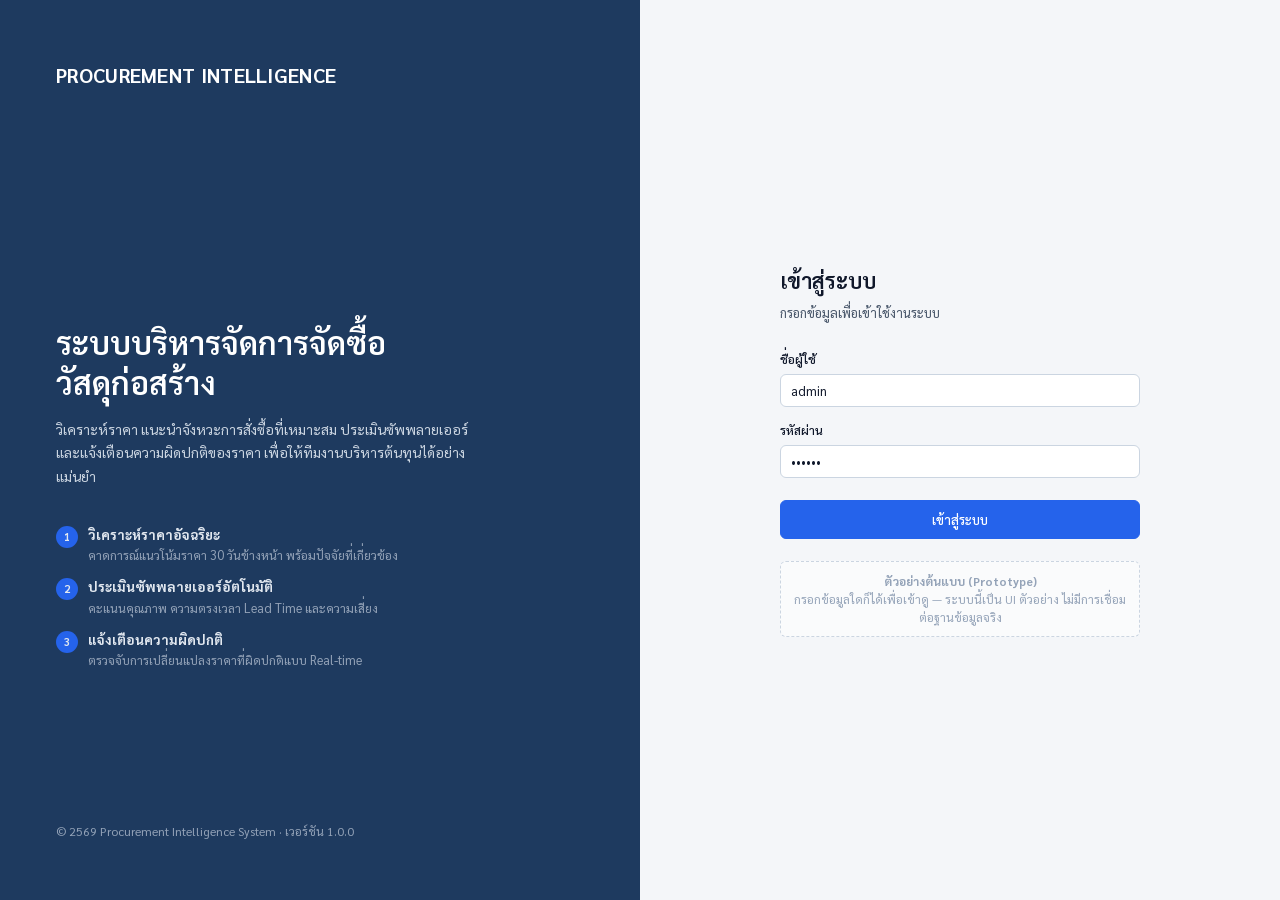
==== index.html @ ed5c275a "Initial commit: ระบบจัดซื้อวัสดุก่อสร้าง — Prototype - 8 หน้า: Login, Dashboard, โครงการ, วิเคราะห์แ" ====
<!DOCTYPE html>
<html lang="th">
<head>
  <meta charset="UTF-8">
  <meta name="viewport" content="width=device-width, initial-scale=1.0">
  <title>เข้าสู่ระบบ — ระบบบริหารจัดการจัดซื้อและคลังสินค้า</title>
  <link rel="preconnect" href="https://fonts.googleapis.com">
  <link rel="preconnect" href="https://fonts.gstatic.com" crossorigin>
  <link href="https://fonts.googleapis.com/css2?family=Sarabun:wght@400;500;600;700&display=swap" rel="stylesheet">
  <link rel="stylesheet" href="css/style.css">
</head>
<body>
  <div class="login-shell">
    <div class="login-panel-left">
      <div>
        <div class="login-brand">PROCUREMENT INTELLIGENCE</div>
      </div>

      <div>
        <h1 class="login-headline">ระบบบริหารจัดการจัดซื้อ<br>วัสดุก่อสร้าง</h1>
        <p class="login-sub">
          วิเคราะห์ราคา แนะนำจังหวะการสั่งซื้อที่เหมาะสม ประเมินซัพพลายเออร์
          และแจ้งเตือนความผิดปกติของราคา เพื่อให้ทีมงานบริหารต้นทุนได้อย่างแม่นยำ
        </p>

        <div class="login-features">
          <div class="login-feature">
            <div class="num">1</div>
            <div>
              <strong>วิเคราะห์ราคาอัจฉริยะ</strong><br>
              <span style="color:#94a3b8;font-size:12.5px">คาดการณ์แนวโน้มราคา 30 วันข้างหน้า พร้อมปัจจัยที่เกี่ยวข้อง</span>
            </div>
          </div>
          <div class="login-feature">
            <div class="num">2</div>
            <div>
              <strong>ประเมินซัพพลายเออร์อัตโนมัติ</strong><br>
              <span style="color:#94a3b8;font-size:12.5px">คะแนนคุณภาพ ความตรงเวลา Lead Time และความเสี่ยง</span>
            </div>
          </div>
          <div class="login-feature">
            <div class="num">3</div>
            <div>
              <strong>แจ้งเตือนความผิดปกติ</strong><br>
              <span style="color:#94a3b8;font-size:12.5px">ตรวจจับการเปลี่ยนแปลงราคาที่ผิดปกติแบบ Real-time</span>
            </div>
          </div>
        </div>
      </div>

      <div class="login-meta">© 2569 Procurement Intelligence System · เวอร์ชัน 1.0.0</div>
    </div>

    <div class="login-panel-right">
      <form class="login-form" onsubmit="event.preventDefault(); window.location.href='dashboard.html';">
        <h2>เข้าสู่ระบบ</h2>
        <p class="sub">กรอกข้อมูลเพื่อเข้าใช้งานระบบ</p>

        <div class="form-group">
          <label for="username">ชื่อผู้ใช้</label>
          <input type="text" id="username" class="form-control" placeholder="admin" value="admin">
        </div>

        <div class="form-group">
          <label for="password">รหัสผ่าน</label>
          <input type="password" id="password" class="form-control" placeholder="••••••••" value="123456">
        </div>

        <button type="submit" class="btn btn-primary">เข้าสู่ระบบ</button>

        <div class="login-hint">
          <strong>ตัวอย่างต้นแบบ (Prototype)</strong><br>
          กรอกข้อมูลใดก็ได้เพื่อเข้าดู — ระบบนี้เป็น UI ตัวอย่าง ไม่มีการเชื่อมต่อฐานข้อมูลจริง
        </div>
      </form>
    </div>
  </div>
</body>
</html>
---- css/style.css ----
/* ==========================================================================
   Procurement & Inventory Management System
   Design System - Corporate / Enterprise
   ========================================================================== */

:root {
  /* Color Tokens */
  --color-bg: #f4f6f9;
  --color-surface: #ffffff;
  --color-surface-alt: #fafbfc;
  --color-border: #e3e8ef;
  --color-border-strong: #cbd5e1;

  --color-text: #0f172a;
  --color-text-secondary: #475569;
  --color-text-muted: #94a3b8;

  --color-primary: #1e3a5f;
  --color-primary-hover: #16294a;
  --color-primary-soft: #e8eef5;

  --color-accent: #2563eb;
  --color-accent-soft: #dbeafe;

  --color-success: #16a34a;
  --color-success-soft: #dcfce7;
  --color-warning: #d97706;
  --color-warning-soft: #fef3c7;
  --color-danger: #dc2626;
  --color-danger-soft: #fee2e2;
  --color-info: #0891b2;
  --color-info-soft: #cffafe;

  /* Spacing */
  --radius-sm: 4px;
  --radius-md: 6px;
  --radius-lg: 10px;

  /* Shadow */
  --shadow-sm: 0 1px 2px rgba(15, 23, 42, 0.04);
  --shadow-md: 0 1px 3px rgba(15, 23, 42, 0.06), 0 1px 2px rgba(15, 23, 42, 0.04);
  --shadow-lg: 0 4px 12px rgba(15, 23, 42, 0.08);
}

/* Reset & Base
   ========================================================================== */
* { box-sizing: border-box; margin: 0; padding: 0; }

html, body {
  font-family: 'Sarabun', 'Inter', -apple-system, BlinkMacSystemFont, 'Segoe UI', sans-serif;
  font-size: 14px;
  line-height: 1.5;
  color: var(--color-text);
  background: var(--color-bg);
  -webkit-font-smoothing: antialiased;
}

a { color: var(--color-accent); text-decoration: none; }
a:hover { text-decoration: underline; }

/* Layout
   ========================================================================== */
.app-shell {
  display: grid;
  grid-template-columns: 240px 1fr;
  min-height: 100vh;
}

/* Sidebar */
.sidebar {
  background: var(--color-primary);
  color: #cbd5e1;
  padding: 0;
  position: sticky;
  top: 0;
  height: 100vh;
  overflow-y: auto;
}

.sidebar-brand {
  padding: 20px 22px;
  border-bottom: 1px solid rgba(255,255,255,0.08);
  display: flex;
  align-items: center;
  gap: 10px;
}

.sidebar-brand .logo-mark {
  width: 32px; height: 32px;
  background: var(--color-accent);
  border-radius: var(--radius-md);
  display: flex; align-items: center; justify-content: center;
  font-weight: 700; color: #fff; font-size: 14px;
  letter-spacing: 0.5px;
}

.sidebar-brand .brand-text {
  color: #fff;
  font-weight: 600;
  font-size: 14px;
  line-height: 1.3;
}

.sidebar-brand .brand-text small {
  display: block;
  color: #94a3b8;
  font-weight: 400;
  font-size: 11px;
  letter-spacing: 0.3px;
}

.sidebar-section {
  padding: 16px 0 8px;
  border-bottom: 1px solid rgba(255,255,255,0.05);
}

.sidebar-section-title {
  padding: 0 22px 8px;
  font-size: 11px;
  font-weight: 600;
  color: #64748b;
  letter-spacing: 0.8px;
  text-transform: uppercase;
}

.sidebar-nav { list-style: none; }

.sidebar-nav a {
  display: flex;
  align-items: center;
  gap: 12px;
  padding: 9px 22px;
  color: #cbd5e1;
  font-size: 13.5px;
  border-left: 3px solid transparent;
  transition: background 0.15s, color 0.15s;
}

.sidebar-nav a:hover {
  background: rgba(255,255,255,0.04);
  color: #fff;
  text-decoration: none;
}

.sidebar-nav a.active {
  background: rgba(37, 99, 235, 0.15);
  color: #fff;
  border-left-color: var(--color-accent);
}

.sidebar-nav .icon {
  width: 16px; height: 16px;
  flex-shrink: 0;
  opacity: 0.85;
}

.sidebar-footer {
  padding: 14px 22px;
  border-top: 1px solid rgba(255,255,255,0.08);
  font-size: 11px;
  color: #64748b;
}

/* Main */
.main-area {
  display: flex;
  flex-direction: column;
  min-width: 0;
}

.topbar {
  background: var(--color-surface);
  border-bottom: 1px solid var(--color-border);
  padding: 12px 28px;
  display: flex;
  align-items: center;
  justify-content: space-between;
  position: sticky;
  top: 0;
  z-index: 10;
}

.topbar-left {
  display: flex;
  align-items: center;
  gap: 16px;
}

.page-title {
  font-size: 16px;
  font-weight: 600;
  color: var(--color-text);
}

.breadcrumb {
  font-size: 12px;
  color: var(--color-text-muted);
}

.breadcrumb a { color: var(--color-text-secondary); }

.topbar-right {
  display: flex;
  align-items: center;
  gap: 16px;
}

.search-box {
  display: flex;
  align-items: center;
  gap: 6px;
  background: var(--color-surface-alt);
  border: 1px solid var(--color-border);
  border-radius: var(--radius-md);
  padding: 6px 10px;
  min-width: 240px;
}

.search-box input {
  border: none;
  background: transparent;
  outline: none;
  font-family: inherit;
  font-size: 13px;
  width: 100%;
  color: var(--color-text);
}

.icon-btn {
  background: transparent;
  border: 1px solid var(--color-border);
  border-radius: var(--radius-md);
  width: 34px; height: 34px;
  display: flex; align-items: center; justify-content: center;
  cursor: pointer;
  color: var(--color-text-secondary);
  position: relative;
}

.icon-btn .badge-dot {
  position: absolute;
  top: 6px; right: 6px;
  width: 7px; height: 7px;
  background: var(--color-danger);
  border-radius: 50%;
  border: 1.5px solid var(--color-surface);
}

.user-chip {
  display: flex;
  align-items: center;
  gap: 10px;
  padding: 4px 10px 4px 4px;
  border: 1px solid var(--color-border);
  border-radius: 30px;
  cursor: pointer;
}

.avatar {
  width: 28px; height: 28px;
  background: var(--color-primary);
  color: #fff;
  border-radius: 50%;
  display: flex; align-items: center; justify-content: center;
  font-size: 11px; font-weight: 600;
}

.user-chip .user-name {
  font-size: 13px;
  font-weight: 500;
}

/* Content */
.content {
  padding: 24px 28px;
  flex: 1;
}

.page-header {
  display: flex;
  justify-content: space-between;
  align-items: flex-end;
  margin-bottom: 20px;
  gap: 16px;
  flex-wrap: wrap;
}

.page-header h1 {
  font-size: 22px;
  font-weight: 600;
  color: var(--color-text);
  margin-bottom: 4px;
}

.page-header .subtitle {
  font-size: 13px;
  color: var(--color-text-secondary);
}

/* Cards */
.card {
  background: var(--color-surface);
  border: 1px solid var(--color-border);
  border-radius: var(--radius-lg);
  box-shadow: var(--shadow-sm);
  overflow: hidden;
}

.card-header {
  padding: 14px 18px;
  border-bottom: 1px solid var(--color-border);
  display: flex;
  align-items: center;
  justify-content: space-between;
  gap: 12px;
}

.card-header h3 {
  font-size: 14px;
  font-weight: 600;
  color: var(--color-text);
}

.card-header .sub {
  font-size: 12px;
  color: var(--color-text-muted);
  margin-top: 2px;
}

.card-body { padding: 18px; }
.card-body.no-pad { padding: 0; }

/* KPI Tiles */
.kpi-grid {
  display: grid;
  grid-template-columns: repeat(4, 1fr);
  gap: 16px;
  margin-bottom: 20px;
}

.kpi {
  background: var(--color-surface);
  border: 1px solid var(--color-border);
  border-radius: var(--radius-lg);
  padding: 16px 18px;
  position: relative;
  overflow: hidden;
}

.kpi .label {
  font-size: 12px;
  color: var(--color-text-muted);
  text-transform: uppercase;
  letter-spacing: 0.5px;
  font-weight: 500;
  margin-bottom: 8px;
}

.kpi .value {
  font-size: 24px;
  font-weight: 700;
  color: var(--color-text);
  line-height: 1.1;
}

.kpi .value .unit {
  font-size: 14px;
  font-weight: 500;
  color: var(--color-text-secondary);
  margin-left: 4px;
}

.kpi .delta {
  margin-top: 8px;
  font-size: 12px;
  display: flex;
  align-items: center;
  gap: 4px;
}

.kpi .delta.up { color: var(--color-success); }
.kpi .delta.down { color: var(--color-danger); }
.kpi .delta.neutral { color: var(--color-text-muted); }

.kpi .accent-bar {
  position: absolute;
  top: 0; left: 0;
  width: 3px; height: 100%;
  background: var(--color-accent);
}

.kpi.warning .accent-bar { background: var(--color-warning); }
.kpi.success .accent-bar { background: var(--color-success); }
.kpi.danger .accent-bar { background: var(--color-danger); }

/* Grid layouts */
.grid-2 {
  display: grid;
  grid-template-columns: 2fr 1fr;
  gap: 16px;
  margin-bottom: 20px;
}

.grid-3 {
  display: grid;
  grid-template-columns: repeat(3, 1fr);
  gap: 16px;
  margin-bottom: 20px;
}

/* Tables */
.data-table {
  width: 100%;
  border-collapse: collapse;
  font-size: 13px;
}

.data-table thead th {
  text-align: left;
  padding: 11px 18px;
  font-size: 11.5px;
  font-weight: 600;
  text-transform: uppercase;
  letter-spacing: 0.4px;
  color: var(--color-text-muted);
  background: var(--color-surface-alt);
  border-bottom: 1px solid var(--color-border);
  white-space: nowrap;
}

.data-table tbody td {
  padding: 12px 18px;
  border-bottom: 1px solid var(--color-border);
  color: var(--color-text);
  vertical-align: middle;
}

.data-table tbody tr:last-child td { border-bottom: none; }
.data-table tbody tr:hover { background: var(--color-surface-alt); }

.data-table .num { text-align: right; font-variant-numeric: tabular-nums; }

/* Status Pills */
.pill {
  display: inline-flex;
  align-items: center;
  gap: 5px;
  font-size: 11.5px;
  font-weight: 500;
  padding: 3px 8px;
  border-radius: 12px;
  text-transform: capitalize;
  line-height: 1;
}

.pill.success { background: var(--color-success-soft); color: #166534; }
.pill.warning { background: var(--color-warning-soft); color: #92400e; }
.pill.danger { background: var(--color-danger-soft); color: #991b1b; }
.pill.info { background: var(--color-info-soft); color: #155e75; }
.pill.neutral { background: #e2e8f0; color: #334155; }
.pill.accent { background: var(--color-accent-soft); color: #1e40af; }

/* Buttons */
.btn {
  display: inline-flex;
  align-items: center;
  gap: 6px;
  padding: 7px 14px;
  border-radius: var(--radius-md);
  border: 1px solid var(--color-border-strong);
  background: var(--color-surface);
  color: var(--color-text);
  font-family: inherit;
  font-size: 13px;
  font-weight: 500;
  cursor: pointer;
  transition: all 0.15s;
}

.btn:hover { background: var(--color-surface-alt); }

.btn-primary {
  background: var(--color-accent);
  color: #fff;
  border-color: var(--color-accent);
}

.btn-primary:hover { background: #1d4ed8; }

.btn-danger {
  background: var(--color-danger);
  color: #fff;
  border-color: var(--color-danger);
}

.btn-danger:hover { background: #b91c1c; }

.btn-ghost { border-color: transparent; }
.btn-ghost:hover { background: var(--color-surface-alt); }

.btn-sm { padding: 5px 10px; font-size: 12px; }

/* Forms */
.form-control {
  padding: 7px 10px;
  border: 1px solid var(--color-border-strong);
  border-radius: var(--radius-md);
  font-family: inherit;
  font-size: 13px;
  background: var(--color-surface);
  color: var(--color-text);
  outline: none;
  transition: border-color 0.15s, box-shadow 0.15s;
}

.form-control:focus {
  border-color: var(--color-accent);
  box-shadow: 0 0 0 3px var(--color-accent-soft);
}

select.form-control { cursor: pointer; }

/* AI Insight Box */
.insight-box {
  border: 1px solid var(--color-border);
  border-left: 3px solid var(--color-accent);
  background: var(--color-surface-alt);
  border-radius: var(--radius-md);
  padding: 14px 16px;
  margin-bottom: 12px;
}

.insight-box.warning { border-left-color: var(--color-warning); background: #fffbeb; }
.insight-box.danger { border-left-color: var(--color-danger); background: #fef2f2; }
.insight-box.success { border-left-color: var(--color-success); background: #f0fdf4; }

.insight-box .insight-title {
  font-size: 13px;
  font-weight: 600;
  color: var(--color-text);
  margin-bottom: 6px;
  display: flex;
  align-items: center;
  gap: 8px;
}

.insight-box .insight-body {
  font-size: 13px;
  color: var(--color-text-secondary);
}

.insight-box .insight-body ul {
  margin: 6px 0 0;
  padding-left: 18px;
}

.insight-box .insight-body li { margin-bottom: 3px; }

/* Confidence Bar */
.confidence-bar {
  display: flex;
  align-items: center;
  gap: 10px;
  margin-top: 8px;
}

.confidence-bar .track {
  flex: 1;
  height: 6px;
  background: #e2e8f0;
  border-radius: 3px;
  overflow: hidden;
}

.confidence-bar .fill {
  height: 100%;
  background: var(--color-success);
  border-radius: 3px;
}

.confidence-bar .label {
  font-size: 12px;
  font-weight: 600;
  color: var(--color-text-secondary);
  min-width: 36px;
  text-align: right;
}

/* Recommendation block */
.recommendation {
  background: var(--color-primary);
  color: #fff;
  border-radius: var(--radius-lg);
  padding: 18px 22px;
  margin-bottom: 16px;
}

.recommendation .rec-label {
  font-size: 11px;
  text-transform: uppercase;
  letter-spacing: 0.8px;
  color: #93c5fd;
  font-weight: 600;
  margin-bottom: 6px;
}

.recommendation .rec-text {
  font-size: 18px;
  font-weight: 600;
  line-height: 1.4;
}

.recommendation .rec-meta {
  margin-top: 10px;
  font-size: 12px;
  color: #cbd5e1;
  display: flex;
  gap: 18px;
  flex-wrap: wrap;
}

/* Factor list */
.factor-list { display: grid; grid-template-columns: repeat(3, 1fr); gap: 12px; }
.factor-item {
  padding: 12px 14px;
  border: 1px solid var(--color-border);
  border-radius: var(--radius-md);
  background: var(--color-surface-alt);
}
.factor-item .factor-label { font-size: 11.5px; color: var(--color-text-muted); text-transform: uppercase; letter-spacing: 0.4px; margin-bottom: 4px; }
.factor-item .factor-value { font-size: 14px; font-weight: 600; color: var(--color-text); }
.factor-item .factor-impact { font-size: 12px; margin-top: 4px; }
.factor-item .factor-impact.up { color: var(--color-danger); }
.factor-item .factor-impact.down { color: var(--color-success); }
.factor-item .factor-impact.neutral { color: var(--color-text-secondary); }

/* Score Bar */
.score-bar {
  display: flex;
  align-items: center;
  gap: 8px;
}
.score-bar .track {
  width: 80px; height: 6px;
  background: #e2e8f0;
  border-radius: 3px;
  overflow: hidden;
}
.score-bar .fill {
  height: 100%;
  border-radius: 3px;
  background: var(--color-success);
}
.score-bar .fill.medium { background: var(--color-warning); }
.score-bar .fill.low { background: var(--color-danger); }
.score-bar .num { font-size: 12px; font-weight: 600; color: var(--color-text-secondary); min-width: 28px; text-align: right; }

/* Tabs */
.tabs {
  display: flex;
  border-bottom: 1px solid var(--color-border);
  margin-bottom: 18px;
  gap: 4px;
}

.tab {
  padding: 10px 16px;
  font-size: 13px;
  font-weight: 500;
  color: var(--color-text-secondary);
  cursor: pointer;
  border-bottom: 2px solid transparent;
  margin-bottom: -1px;
}

.tab.active {
  color: var(--color-accent);
  border-bottom-color: var(--color-accent);
}

.tab:hover:not(.active) { color: var(--color-text); }

/* Chart Container */
.chart-container {
  position: relative;
  height: 280px;
}
.chart-container.sm { height: 200px; }
.chart-container.lg { height: 340px; }

/* Two-column layout for analysis */
.split-2 {
  display: grid;
  grid-template-columns: 2fr 1fr;
  gap: 16px;
}

/* Misc */
.text-muted { color: var(--color-text-muted); }
.text-secondary { color: var(--color-text-secondary); }
.text-success { color: var(--color-success); }
.text-danger { color: var(--color-danger); }
.text-warning { color: var(--color-warning); }
.mt-2 { margin-top: 8px; } .mt-3 { margin-top: 12px; } .mt-4 { margin-top: 16px; }
.mb-2 { margin-bottom: 8px; } .mb-3 { margin-bottom: 12px; } .mb-4 { margin-bottom: 16px; }
.flex { display: flex; }
.flex-between { display: flex; justify-content: space-between; align-items: center; }
.gap-2 { gap: 8px; } .gap-3 { gap: 12px; } .gap-4 { gap: 16px; }

.legend {
  display: flex;
  gap: 14px;
  font-size: 12px;
  color: var(--color-text-secondary);
}
.legend-item { display: flex; align-items: center; gap: 5px; }
.legend-swatch { width: 10px; height: 10px; border-radius: 2px; }

.filter-bar {
  display: flex;
  gap: 10px;
  align-items: center;
  margin-bottom: 16px;
  flex-wrap: wrap;
}

/* Empty State */
.empty-state {
  display: flex;
  flex-direction: column;
  align-items: center;
  justify-content: center;
  padding: 56px 24px;
  text-align: center;
  background: var(--color-surface-alt);
  border: 1px dashed var(--color-border-strong);
  border-radius: var(--radius-lg);
  color: var(--color-text-secondary);
}

.empty-state .empty-icon {
  width: 56px; height: 56px;
  background: var(--color-surface);
  border: 1px solid var(--color-border);
  border-radius: 50%;
  display: flex; align-items: center; justify-content: center;
  color: var(--color-text-muted);
  margin-bottom: 16px;
}

.empty-state h4 {
  font-size: 15px;
  font-weight: 600;
  color: var(--color-text);
  margin-bottom: 6px;
}

.empty-state p {
  font-size: 13px;
  max-width: 380px;
  line-height: 1.6;
}

.empty-state .btn { margin-top: 14px; }

/* Demo Toggle */
.demo-toggle {
  display: inline-flex;
  align-items: center;
  gap: 8px;
  padding: 6px 12px 6px 8px;
  border: 1px solid var(--color-border-strong);
  border-radius: 30px;
  background: var(--color-surface);
  font-family: inherit;
  font-size: 12.5px;
  font-weight: 500;
  cursor: pointer;
  color: var(--color-text-secondary);
  transition: all 0.15s;
  user-select: none;
}

.demo-toggle:hover { border-color: var(--color-accent); color: var(--color-accent); }

.demo-toggle .switch {
  width: 28px; height: 16px;
  background: #cbd5e1;
  border-radius: 8px;
  position: relative;
  transition: background 0.2s;
}

.demo-toggle .switch::after {
  content: '';
  position: absolute;
  top: 2px; left: 2px;
  width: 12px; height: 12px;
  background: #fff;
  border-radius: 50%;
  transition: transform 0.2s;
  box-shadow: 0 1px 2px rgba(0,0,0,0.2);
}

.demo-toggle.on { color: var(--color-accent); border-color: var(--color-accent); background: var(--color-accent-soft); }
.demo-toggle.on .switch { background: var(--color-accent); }
.demo-toggle.on .switch::after { transform: translateX(12px); }

.demo-banner {
  background: linear-gradient(90deg, #1e3a5f 0%, #2563eb 100%);
  color: #fff;
  padding: 10px 28px;
  font-size: 12.5px;
  display: flex;
  align-items: center;
  justify-content: space-between;
  gap: 12px;
}

.demo-banner .banner-text {
  display: flex; align-items: center; gap: 8px;
}

.demo-banner .banner-text strong { font-weight: 600; }
.demo-banner button {
  background: rgba(255,255,255,0.15);
  border: 1px solid rgba(255,255,255,0.3);
  color: #fff;
  padding: 4px 10px;
  border-radius: var(--radius-sm);
  font-family: inherit;
  font-size: 12px;
  cursor: pointer;
}

/* Footer */
.app-footer {
  padding: 14px 28px;
  border-top: 1px solid var(--color-border);
  background: var(--color-surface);
  font-size: 12px;
  color: var(--color-text-muted);
  display: flex;
  justify-content: space-between;
}

/* Login page */
.login-shell {
  min-height: 100vh;
  display: grid;
  grid-template-columns: 1fr 1fr;
  background: var(--color-bg);
}
.login-panel-left {
  background: var(--color-primary);
  color: #fff;
  padding: 60px 56px;
  display: flex;
  flex-direction: column;
  justify-content: space-between;
}
.login-brand { font-size: 20px; font-weight: 700; letter-spacing: 0.3px; }
.login-headline { font-size: 32px; font-weight: 600; line-height: 1.25; margin-top: 80px; max-width: 440px; }
.login-sub { font-size: 14px; color: #cbd5e1; margin-top: 16px; max-width: 420px; line-height: 1.7; }
.login-features {
  margin-top: 36px;
  display: flex;
  flex-direction: column;
  gap: 12px;
  max-width: 380px;
}
.login-feature {
  display: flex;
  align-items: flex-start;
  gap: 10px;
  font-size: 13.5px;
  color: #e2e8f0;
}
.login-feature .num {
  width: 22px; height: 22px;
  background: var(--color-accent);
  border-radius: 50%;
  display: flex; align-items: center; justify-content: center;
  font-size: 11px; font-weight: 700;
  flex-shrink: 0;
  margin-top: 1px;
}
.login-meta {
  font-size: 12px;
  color: #94a3b8;
}
.login-panel-right {
  display: flex;
  align-items: center;
  justify-content: center;
  padding: 40px;
}
.login-form {
  width: 100%;
  max-width: 360px;
}
.login-form h2 { font-size: 22px; font-weight: 600; margin-bottom: 6px; }
.login-form p.sub { font-size: 13px; color: var(--color-text-secondary); margin-bottom: 28px; }
.form-group { margin-bottom: 14px; }
.form-group label { display: block; font-size: 12.5px; font-weight: 500; margin-bottom: 5px; color: var(--color-text); }
.form-group .form-control { width: 100%; }
.login-form .btn-primary { width: 100%; justify-content: center; padding: 10px; margin-top: 8px; }
.login-hint {
  margin-top: 22px;
  font-size: 12px;
  color: var(--color-text-muted);
  text-align: center;
  padding: 10px;
  background: var(--color-surface-alt);
  border-radius: var(--radius-md);
  border: 1px dashed var(--color-border-strong);
}

/* Responsive */
@media (max-width: 1100px) {
  .grid-2, .split-2 { grid-template-columns: 1fr; }
  .factor-list { grid-template-columns: repeat(2, 1fr); }
  .grid-3 { grid-template-columns: repeat(2, 1fr); }
}
@media (max-width: 800px) {
  .app-shell { grid-template-columns: 1fr; }
  .sidebar { display: none; }
  .kpi-grid { grid-template-columns: repeat(2, 1fr); }
  .login-shell { grid-template-columns: 1fr; }
  .login-panel-left { padding: 36px 28px; }
}
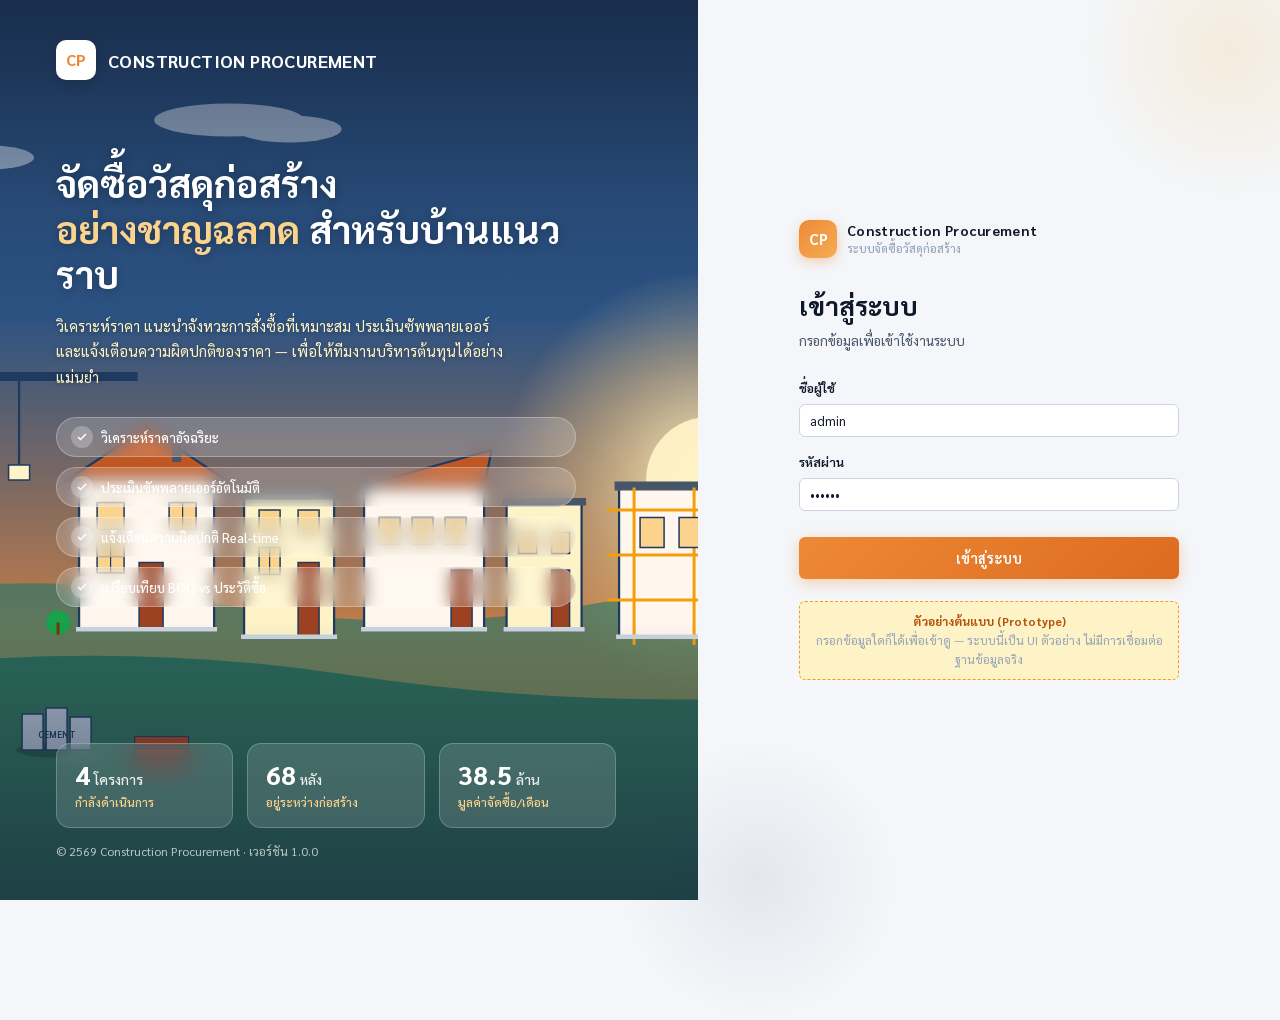
==== commit 8c7361f8: "style(login): redesign with hero illustration of housing estate + construction site เปลี่ยนหน้า logi" ====
--- a/index.html
+++ b/index.html
@@ -3,56 +3,491 @@
 <head>
   <meta charset="UTF-8">
   <meta name="viewport" content="width=device-width, initial-scale=1.0">
-  <title>เข้าสู่ระบบ — ระบบบริหารจัดการจัดซื้อและคลังสินค้า</title>
+  <title>เข้าสู่ระบบ — Construction Procurement</title>
   <link rel="preconnect" href="https://fonts.googleapis.com">
   <link rel="preconnect" href="https://fonts.gstatic.com" crossorigin>
-  <link href="https://fonts.googleapis.com/css2?family=Sarabun:wght@400;500;600;700&display=swap" rel="stylesheet">
+  <link href="https://fonts.googleapis.com/css2?family=Sarabun:wght@400;500;600;700;800&display=swap" rel="stylesheet">
   <link rel="stylesheet" href="css/style.css">
+  <style>
+    /* === Hero panel ซ้าย — ภาพหมู่บ้านจัดสรร + ก่อสร้าง === */
+    .login-shell { min-height: 100vh; display: grid; grid-template-columns: 1.2fr 1fr; }
+
+    .login-panel-left {
+      position: relative;
+      color: #fff;
+      overflow: hidden;
+      background: linear-gradient(180deg, #1e3a5f 0%, #2c5282 35%, #ed8936 80%, #f6ad55 100%);
+      display: flex; flex-direction: column;
+      padding: 40px 56px;
+    }
+
+    /* SVG illustration layer */
+    .hero-illustration {
+      position: absolute; inset: 0;
+      width: 100%; height: 100%;
+      z-index: 0;
+    }
+
+    /* Soft top overlay เพื่อให้อ่าน brand + nav ง่าย */
+    .login-panel-left::before {
+      content: ''; position: absolute; top: 0; left: 0; right: 0; height: 200px;
+      background: linear-gradient(180deg, rgba(15, 23, 42, 0.35), transparent);
+      z-index: 1; pointer-events: none;
+    }
+    /* Soft bottom overlay เพื่อให้ stat cards อ่านง่าย */
+    .login-panel-left::after {
+      content: ''; position: absolute; bottom: 0; left: 0; right: 0; height: 280px;
+      background: linear-gradient(0deg, rgba(15, 23, 42, 0.45), transparent);
+      z-index: 1; pointer-events: none;
+    }
+
+    .login-content { position: relative; z-index: 2; display: flex; flex-direction: column; height: 100%; }
+
+    /* Brand */
+    .login-brand {
+      display: flex; align-items: center; gap: 12px;
+      font-size: 18px; font-weight: 700; letter-spacing: 0.4px;
+    }
+    .login-brand .logo-mark {
+      width: 40px; height: 40px;
+      background: #fff; color: #ed8936;
+      border-radius: 10px;
+      display: flex; align-items: center; justify-content: center;
+      font-weight: 800; font-size: 16px;
+      box-shadow: 0 4px 12px rgba(0,0,0,0.15);
+    }
+
+    /* Hero text */
+    .login-headline {
+      font-size: 38px; font-weight: 700; line-height: 1.2;
+      margin-top: 80px; max-width: 520px;
+      text-shadow: 0 2px 8px rgba(0,0,0,0.25);
+    }
+    .login-headline .accent { color: #fbd38d; }
+    .login-sub {
+      font-size: 15px; color: #fef3c7;
+      margin-top: 16px; max-width: 460px; line-height: 1.7;
+      text-shadow: 0 1px 4px rgba(0,0,0,0.3);
+    }
+
+    /* Feature pills */
+    .login-features {
+      margin-top: 28px;
+      display: flex; flex-wrap: wrap; gap: 10px;
+      max-width: 520px;
+    }
+    .login-feature {
+      display: inline-flex; align-items: center; gap: 8px;
+      padding: 8px 14px;
+      background: rgba(255, 255, 255, 0.18);
+      backdrop-filter: blur(8px);
+      -webkit-backdrop-filter: blur(8px);
+      border: 1px solid rgba(255, 255, 255, 0.28);
+      border-radius: 999px;
+      font-size: 13px; font-weight: 500;
+      color: #fff;
+    }
+    .login-feature .ico {
+      width: 22px; height: 22px;
+      display: flex; align-items: center; justify-content: center;
+      background: rgba(255,255,255,0.25);
+      border-radius: 50%;
+      flex-shrink: 0;
+    }
+
+    /* Stat cards ที่ลอยอยู่บนภาพ */
+    .hero-stats {
+      display: grid; grid-template-columns: repeat(3, 1fr);
+      gap: 14px;
+      max-width: 560px;
+      margin-top: auto; padding-top: 40px;
+    }
+    .hero-stat {
+      padding: 16px 18px;
+      background: rgba(255, 255, 255, 0.14);
+      backdrop-filter: blur(12px);
+      -webkit-backdrop-filter: blur(12px);
+      border: 1px solid rgba(255, 255, 255, 0.22);
+      border-radius: 14px;
+    }
+    .hero-stat .num {
+      font-size: 26px; font-weight: 800;
+      color: #fff;
+      display: flex; align-items: baseline; gap: 4px;
+      line-height: 1.1;
+    }
+    .hero-stat .num .unit { font-size: 14px; font-weight: 500; opacity: 0.9; }
+    .hero-stat .lbl { font-size: 12px; color: #fbd38d; margin-top: 4px; font-weight: 500; }
+
+    .login-meta {
+      position: relative; z-index: 2;
+      font-size: 12px; color: rgba(255, 255, 255, 0.7);
+      margin-top: 14px;
+    }
+
+    /* === Right panel — login form === */
+    .login-panel-right {
+      background: var(--color-bg);
+      display: flex; align-items: center; justify-content: center;
+      padding: 40px;
+      position: relative;
+    }
+    /* แต่ง panel ขวาให้ดูสดใส ด้วย accent blobs */
+    .login-panel-right::before {
+      content: ''; position: absolute;
+      top: -100px; right: -100px;
+      width: 300px; height: 300px;
+      background: radial-gradient(circle, rgba(245, 158, 11, 0.12), transparent 70%);
+      border-radius: 50%;
+    }
+    .login-panel-right::after {
+      content: ''; position: absolute;
+      bottom: -120px; left: -80px;
+      width: 280px; height: 280px;
+      background: radial-gradient(circle, rgba(30, 58, 95, 0.08), transparent 70%);
+      border-radius: 50%;
+    }
+
+    .login-form {
+      width: 100%; max-width: 380px;
+      position: relative; z-index: 1;
+    }
+    .login-form-brand {
+      display: flex; align-items: center; gap: 10px;
+      margin-bottom: 28px;
+    }
+    .login-form-brand .mark {
+      width: 38px; height: 38px;
+      background: linear-gradient(135deg, #ed8936, #f6ad55);
+      border-radius: 10px;
+      display: flex; align-items: center; justify-content: center;
+      color: #fff; font-weight: 800; font-size: 15px;
+      box-shadow: 0 4px 12px rgba(237, 137, 54, 0.35);
+    }
+    .login-form-brand .name {
+      font-size: 14px; font-weight: 700; color: var(--color-text);
+      letter-spacing: 0.3px;
+    }
+    .login-form-brand .name small {
+      display: block; font-size: 11px; font-weight: 500;
+      color: var(--color-text-muted); letter-spacing: 0;
+    }
+    .login-form h2 { font-size: 26px; font-weight: 700; margin-bottom: 6px; color: var(--color-text); }
+    .login-form p.sub { font-size: 13.5px; color: var(--color-text-secondary); margin-bottom: 28px; }
+
+    .form-group { margin-bottom: 16px; }
+    .form-group label { display: block; font-size: 12.5px; font-weight: 600; margin-bottom: 6px; color: var(--color-text); }
+    .form-group .form-control { width: 100%; }
+
+    .login-form .btn-primary {
+      width: 100%; justify-content: center;
+      padding: 12px; margin-top: 10px;
+      background: linear-gradient(135deg, #ed8936 0%, #dd6b20 100%);
+      border: none;
+      box-shadow: 0 4px 14px rgba(237, 137, 54, 0.35);
+      font-size: 14.5px; font-weight: 600;
+    }
+    .login-form .btn-primary:hover {
+      background: linear-gradient(135deg, #dd6b20 0%, #c05621 100%);
+      box-shadow: 0 6px 18px rgba(237, 137, 54, 0.45);
+    }
+
+    .login-hint {
+      margin-top: 22px;
+      font-size: 12px;
+      color: var(--color-text-muted);
+      text-align: center;
+      padding: 10px 14px;
+      background: #fef3c7;
+      border: 1px dashed #f59e0b;
+      border-radius: var(--radius-md);
+      line-height: 1.6;
+    }
+    .login-hint strong { color: #b45309; }
+
+    /* Responsive */
+    @media (max-width: 980px) {
+      .login-shell { grid-template-columns: 1fr; }
+      .login-panel-left { min-height: 380px; padding: 32px 28px; }
+      .login-headline { font-size: 26px; margin-top: 40px; }
+      .hero-stats { grid-template-columns: repeat(3, 1fr); gap: 8px; }
+      .hero-stat { padding: 12px; }
+      .hero-stat .num { font-size: 20px; }
+    }
+  </style>
 </head>
 <body>
   <div class="login-shell">
+
+    <!-- ============ Hero Panel (ซ้าย) ============ -->
     <div class="login-panel-left">
-      <div>
-        <div class="login-brand">PROCUREMENT INTELLIGENCE</div>
-      </div>
-
-      <div>
-        <h1 class="login-headline">ระบบบริหารจัดการจัดซื้อ<br>วัสดุก่อสร้าง</h1>
-        <p class="login-sub">
-          วิเคราะห์ราคา แนะนำจังหวะการสั่งซื้อที่เหมาะสม ประเมินซัพพลายเออร์
-          และแจ้งเตือนความผิดปกติของราคา เพื่อให้ทีมงานบริหารต้นทุนได้อย่างแม่นยำ
-        </p>
-
-        <div class="login-features">
-          <div class="login-feature">
-            <div class="num">1</div>
-            <div>
-              <strong>วิเคราะห์ราคาอัจฉริยะ</strong><br>
-              <span style="color:#94a3b8;font-size:12.5px">คาดการณ์แนวโน้มราคา 30 วันข้างหน้า พร้อมปัจจัยที่เกี่ยวข้อง</span>
+
+      <!-- SVG ภาพหมู่บ้านจัดสรร + ไซต์ก่อสร้าง -->
+      <svg class="hero-illustration" viewBox="0 0 800 600" preserveAspectRatio="xMidYMax slice" xmlns="http://www.w3.org/2000/svg">
+        <defs>
+          <!-- พระอาทิตย์ตก -->
+          <radialGradient id="sunGlow" cx="50%" cy="50%" r="50%">
+            <stop offset="0%" stop-color="#fef3c7" stop-opacity="1"/>
+            <stop offset="60%" stop-color="#fbd38d" stop-opacity="0.4"/>
+            <stop offset="100%" stop-color="#fbd38d" stop-opacity="0"/>
+          </radialGradient>
+          <linearGradient id="groundGradient" x1="0" y1="0" x2="0" y2="1">
+            <stop offset="0%" stop-color="#1e3a5f" stop-opacity="0"/>
+            <stop offset="100%" stop-color="#1e3a5f" stop-opacity="0.5"/>
+          </linearGradient>
+        </defs>
+
+        <!-- Sun glow -->
+        <circle cx="640" cy="320" r="140" fill="url(#sunGlow)"/>
+        <circle cx="640" cy="320" r="42" fill="#fef3c7" opacity="0.95"/>
+
+        <!-- เมฆบางๆ -->
+        <g opacity="0.4" fill="#fff">
+          <ellipse cx="120" cy="100" rx="40" ry="10"/>
+          <ellipse cx="160" cy="105" rx="30" ry="8"/>
+          <ellipse cx="320" cy="80" rx="50" ry="11"/>
+          <ellipse cx="360" cy="86" rx="35" ry="9"/>
+        </g>
+
+        <!-- Hills ชั้นหลัง -->
+        <path d="M0,420 Q150,370 300,400 T600,395 T800,410 L800,600 L0,600 Z" fill="#0f766e" opacity="0.55"/>
+        <path d="M0,460 Q200,420 400,450 T800,455 L800,600 L0,600 Z" fill="#115e59" opacity="0.7"/>
+
+        <!-- เครนก่อสร้าง (Crane) ซ้าย -->
+        <g transform="translate(60, 130)">
+          <!-- เสาเครน -->
+          <rect x="35" y="120" width="8" height="220" fill="#1e3a5f"/>
+          <!-- lattice เสา -->
+          <line x1="35" y1="140" x2="43" y2="140" stroke="#475569" stroke-width="1.5"/>
+          <line x1="35" y1="160" x2="43" y2="160" stroke="#475569" stroke-width="1.5"/>
+          <line x1="35" y1="180" x2="43" y2="180" stroke="#475569" stroke-width="1.5"/>
+          <line x1="35" y1="200" x2="43" y2="200" stroke="#475569" stroke-width="1.5"/>
+          <line x1="35" y1="220" x2="43" y2="220" stroke="#475569" stroke-width="1.5"/>
+          <line x1="35" y1="240" x2="43" y2="240" stroke="#475569" stroke-width="1.5"/>
+          <line x1="35" y1="260" x2="43" y2="260" stroke="#475569" stroke-width="1.5"/>
+          <line x1="35" y1="280" x2="43" y2="280" stroke="#475569" stroke-width="1.5"/>
+          <line x1="35" y1="300" x2="43" y2="300" stroke="#475569" stroke-width="1.5"/>
+          <line x1="35" y1="320" x2="43" y2="320" stroke="#475569" stroke-width="1.5"/>
+          <!-- แขนเครน (jib) แนวนอน -->
+          <rect x="39" y="118" width="160" height="6" fill="#1e3a5f"/>
+          <!-- แขนเครนตรงข้าม (counter jib) -->
+          <rect x="-30" y="118" width="65" height="6" fill="#1e3a5f"/>
+          <!-- กระเช้า + สายเคเบิล -->
+          <line x1="120" y1="124" x2="120" y2="180" stroke="#1e3a5f" stroke-width="1.5"/>
+          <rect x="113" y="180" width="14" height="10" fill="#fef3c7" stroke="#1e3a5f" stroke-width="1"/>
+          <!-- ยอดเครน -->
+          <polygon points="35,120 43,120 39,100" fill="#ed8936"/>
+          <!-- ฐานเครน -->
+          <rect x="20" y="340" width="38" height="8" fill="#1e3a5f"/>
+        </g>
+
+        <!-- ===== บ้านจัดสรรแถวหน้า ===== -->
+        <!-- บ้านหลังที่ 1: บ้านเดี่ยว 2 ชั้น หลังคาจั่ว -->
+        <g transform="translate(220, 280)">
+          <!-- ตัวบ้าน -->
+          <rect x="0" y="40" width="90" height="100" fill="#fff7ed" stroke="#1e3a5f" stroke-width="1.5"/>
+          <!-- หลังคาจั่ว -->
+          <polygon points="-8,40 45,5 98,40" fill="#c05621" stroke="#1e3a5f" stroke-width="1.5"/>
+          <!-- ปล่องไฟ -->
+          <rect x="62" y="14" width="6" height="14" fill="#475569"/>
+          <!-- หน้าต่างชั้น 1 -->
+          <rect x="12" y="80" width="18" height="22" fill="#fbd38d" stroke="#1e3a5f" stroke-width="1"/>
+          <line x1="21" y1="80" x2="21" y2="102" stroke="#1e3a5f" stroke-width="0.8"/>
+          <line x1="12" y1="91" x2="30" y2="91" stroke="#1e3a5f" stroke-width="0.8"/>
+          <!-- หน้าต่างชั้น 2 -->
+          <rect x="12" y="55" width="18" height="18" fill="#fbd38d" stroke="#1e3a5f" stroke-width="1"/>
+          <rect x="60" y="55" width="18" height="18" fill="#fbd38d" stroke="#1e3a5f" stroke-width="1"/>
+          <line x1="69" y1="55" x2="69" y2="73" stroke="#1e3a5f" stroke-width="0.8"/>
+          <!-- ประตู -->
+          <rect x="40" y="95" width="16" height="45" fill="#9c4221" stroke="#1e3a5f" stroke-width="1"/>
+          <circle cx="52" cy="118" r="1.2" fill="#fbd38d"/>
+          <!-- รั้วหน้าบ้าน -->
+          <rect x="-2" y="138" width="94" height="3" fill="#cbd5e1"/>
+          <!-- ต้นไม้เล็ก -->
+          <circle cx="-14" cy="135" r="8" fill="#16a34a"/>
+          <rect x="-15" y="135" width="2" height="8" fill="#78350f"/>
+        </g>
+
+        <!-- บ้านหลังที่ 2: ทาวน์เฮ้าส์ 2 ชั้น -->
+        <g transform="translate(330, 295)">
+          <rect x="0" y="35" width="60" height="95" fill="#fef3c7" stroke="#1e3a5f" stroke-width="1.5"/>
+          <!-- หลังคาแบน -->
+          <rect x="-3" y="32" width="66" height="6" fill="#475569"/>
+          <!-- หน้าต่างชั้น 1 -->
+          <rect x="10" y="70" width="14" height="18" fill="#fbd38d" stroke="#1e3a5f" stroke-width="1"/>
+          <line x1="17" y1="70" x2="17" y2="88" stroke="#1e3a5f" stroke-width="0.8"/>
+          <!-- หน้าต่างชั้น 2 -->
+          <rect x="10" y="45" width="14" height="16" fill="#fbd38d" stroke="#1e3a5f" stroke-width="1"/>
+          <rect x="36" y="45" width="14" height="16" fill="#fbd38d" stroke="#1e3a5f" stroke-width="1"/>
+          <!-- ประตู -->
+          <rect x="36" y="80" width="14" height="50" fill="#9c4221" stroke="#1e3a5f" stroke-width="1"/>
+          <!-- รั้ว -->
+          <rect x="-2" y="128" width="64" height="3" fill="#cbd5e1"/>
+        </g>
+
+        <!-- บ้านหลังที่ 3: บ้านเดี่ยว หลังคาเพิงหมาแหงน -->
+        <g transform="translate(410, 285)">
+          <rect x="0" y="40" width="80" height="95" fill="#fff7ed" stroke="#1e3a5f" stroke-width="1.5"/>
+          <!-- หลังคาเพิงหมาแหงน -->
+          <polygon points="-5,40 80,40 85,15 -5,40" fill="#c05621" stroke="#1e3a5f" stroke-width="1.5"/>
+          <!-- หน้าต่าง -->
+          <rect x="10" y="60" width="14" height="18" fill="#fbd38d" stroke="#1e3a5f" stroke-width="1"/>
+          <rect x="32" y="60" width="14" height="18" fill="#fbd38d" stroke="#1e3a5f" stroke-width="1"/>
+          <rect x="54" y="60" width="14" height="18" fill="#fbd38d" stroke="#1e3a5f" stroke-width="1"/>
+          <!-- ประตู -->
+          <rect x="58" y="95" width="14" height="40" fill="#9c4221" stroke="#1e3a5f" stroke-width="1"/>
+          <!-- รั้ว -->
+          <rect x="-2" y="133" width="84" height="3" fill="#cbd5e1"/>
+        </g>
+
+        <!-- บ้านหลังที่ 4: ทาวน์เฮ้าส์ (ต่อกับบ้าน 3) -->
+        <g transform="translate(505, 300)">
+          <rect x="0" y="35" width="50" height="85" fill="#fef3c7" stroke="#1e3a5f" stroke-width="1.5"/>
+          <rect x="-3" y="32" width="56" height="5" fill="#475569"/>
+          <rect x="8" y="55" width="12" height="14" fill="#fbd38d" stroke="#1e3a5f" stroke-width="1"/>
+          <rect x="30" y="55" width="12" height="14" fill="#fbd38d" stroke="#1e3a5f" stroke-width="1"/>
+          <rect x="30" y="80" width="12" height="40" fill="#9c4221" stroke="#1e3a5f" stroke-width="1"/>
+          <rect x="-2" y="118" width="54" height="3" fill="#cbd5e1"/>
+        </g>
+
+        <!-- บ้านหลังที่ 5: บ้านเดี่ยวสไตล์โมเดิร์น (กำลังก่อสร้าง — มีนั่งร้าน) -->
+        <g transform="translate(580, 285)">
+          <rect x="0" y="40" width="95" height="100" fill="#fff7ed" stroke="#1e3a5f" stroke-width="1.5"/>
+          <!-- หลังคาแบน -->
+          <rect x="-3" y="36" width="101" height="6" fill="#475569"/>
+          <!-- นั่งร้าน (บ่งบอกว่ากำลังก่อสร้าง) -->
+          <g stroke="#f59e0b" stroke-width="2" fill="none">
+            <line x1="-8" y1="55" x2="103" y2="55"/>
+            <line x1="-8" y1="85" x2="103" y2="85"/>
+            <line x1="-8" y1="115" x2="103" y2="115"/>
+            <line x1="10" y1="40" x2="10" y2="145"/>
+            <line x1="50" y1="40" x2="50" y2="145"/>
+            <line x1="85" y1="40" x2="85" y2="145"/>
+          </g>
+          <!-- หน้าต่าง -->
+          <rect x="14" y="60" width="16" height="20" fill="#fbd38d" stroke="#1e3a5f" stroke-width="1"/>
+          <rect x="40" y="60" width="16" height="20" fill="#fbd38d" stroke="#1e3a5f" stroke-width="1"/>
+          <rect x="66" y="60" width="16" height="20" fill="#fbd38d" stroke="#1e3a5f" stroke-width="1"/>
+          <!-- ประตู -->
+          <rect x="70" y="100" width="16" height="40" fill="#9c4221" stroke="#1e3a5f" stroke-width="1"/>
+          <rect x="-2" y="138" width="99" height="3" fill="#cbd5e1"/>
+        </g>
+
+        <!-- ===== Foreground — กองวัสดุก่อสร้าง ===== -->
+        <!-- กองปูนซีเมนต์ -->
+        <g transform="translate(180, 470)">
+          <ellipse cx="20" cy="30" rx="22" ry="5" fill="#000" opacity="0.2"/>
+          <rect x="2" y="6" width="14" height="24" fill="#a0aec0" stroke="#1e3a5f" stroke-width="1"/>
+          <rect x="18" y="2" width="14" height="28" fill="#a0aec0" stroke="#1e3a5f" stroke-width="1"/>
+          <rect x="34" y="8" width="14" height="22" fill="#a0aec0" stroke="#1e3a5f" stroke-width="1"/>
+          <text x="25" y="22" font-size="6" fill="#1e3a5f" text-anchor="middle" font-weight="700">CEMENT</text>
+        </g>
+
+        <!-- กองอิฐ -->
+        <g transform="translate(255, 485)">
+          <ellipse cx="20" cy="22" rx="22" ry="4" fill="#000" opacity="0.2"/>
+          <rect x="2" y="6" width="36" height="6" fill="#9c4221" stroke="#1e3a5f" stroke-width="0.8"/>
+          <rect x="2" y="14" width="36" height="6" fill="#9c4221" stroke="#1e3a5f" stroke-width="0.8"/>
+          <rect x="2" y="22" width="36" height="6" fill="#9c4221" stroke="#1e3a5f" stroke-width="0.8"/>
+        </g>
+
+        <!-- เหล็กเส้น (กองยาว) -->
+        <g transform="translate(710, 445)">
+          <line x1="0" y1="35" x2="55" y2="35" stroke="#475569" stroke-width="2"/>
+          <line x1="0" y1="38" x2="55" y2="38" stroke="#475569" stroke-width="2"/>
+          <line x1="0" y1="41" x2="55" y2="41" stroke="#475569" stroke-width="2"/>
+          <line x1="0" y1="44" x2="55" y2="44" stroke="#475569" stroke-width="2"/>
+          <line x1="0" y1="47" x2="55" y2="47" stroke="#475569" stroke-width="2"/>
+          <line x1="0" y1="50" x2="55" y2="50" stroke="#475569" stroke-width="2"/>
+        </g>
+
+        <!-- รถบรรทุกเล็ก -->
+        <g transform="translate(110, 510)">
+          <rect x="0" y="0" width="50" height="22" fill="#ed8936" stroke="#1e3a5f" stroke-width="1.2" rx="2"/>
+          <rect x="2" y="3" width="18" height="12" fill="#fef3c7" stroke="#1e3a5f" stroke-width="0.8"/>
+          <circle cx="13" cy="26" r="5" fill="#1e3a5f"/>
+          <circle cx="13" cy="26" r="2" fill="#cbd5e1"/>
+          <circle cx="40" cy="26" r="5" fill="#1e3a5f"/>
+          <circle cx="40" cy="26" r="2" fill="#cbd5e1"/>
+        </g>
+
+        <!-- Ground shadow overlay -->
+        <rect x="0" y="450" width="800" height="150" fill="url(#groundGradient)" opacity="0.4"/>
+      </svg>
+
+      <!-- Content layer -->
+      <div class="login-content">
+        <div class="login-brand">
+          <div class="logo-mark">CP</div>
+          <span>CONSTRUCTION&nbsp;PROCUREMENT</span>
+        </div>
+
+        <div>
+          <h1 class="login-headline">
+            จัดซื้อวัสดุก่อสร้าง<br>
+            <span class="accent">อย่างชาญฉลาด</span> สำหรับบ้านแนวราบ
+          </h1>
+          <p class="login-sub">
+            วิเคราะห์ราคา แนะนำจังหวะการสั่งซื้อที่เหมาะสม ประเมินซัพพลายเออร์
+            และแจ้งเตือนความผิดปกติของราคา — เพื่อให้ทีมงานบริหารต้นทุนได้อย่างแม่นยำ
+          </p>
+
+          <div class="login-features">
+            <div class="login-feature">
+              <span class="ico">
+                <svg width="12" height="12" viewBox="0 0 24 24" fill="none" stroke="#fff" stroke-width="3"><polyline points="20 6 9 17 4 12"/></svg>
+              </span>
+              วิเคราะห์ราคาอัจฉริยะ
+            </div>
+            <div class="login-feature">
+              <span class="ico">
+                <svg width="12" height="12" viewBox="0 0 24 24" fill="none" stroke="#fff" stroke-width="3"><polyline points="20 6 9 17 4 12"/></svg>
+              </span>
+              ประเมินซัพพลายเออร์อัตโนมัติ
+            </div>
+            <div class="login-feature">
+              <span class="ico">
+                <svg width="12" height="12" viewBox="0 0 24 24" fill="none" stroke="#fff" stroke-width="3"><polyline points="20 6 9 17 4 12"/></svg>
+              </span>
+              แจ้งเตือนความผิดปกติ Real-time
+            </div>
+            <div class="login-feature">
+              <span class="ico">
+                <svg width="12" height="12" viewBox="0 0 24 24" fill="none" stroke="#fff" stroke-width="3"><polyline points="20 6 9 17 4 12"/></svg>
+              </span>
+              เปรียบเทียบ BOQ vs ประวัติซื้อ
             </div>
           </div>
-          <div class="login-feature">
-            <div class="num">2</div>
-            <div>
-              <strong>ประเมินซัพพลายเออร์อัตโนมัติ</strong><br>
-              <span style="color:#94a3b8;font-size:12.5px">คะแนนคุณภาพ ความตรงเวลา Lead Time และความเสี่ยง</span>
-            </div>
+        </div>
+
+        <!-- Stat cards ลอยบนภาพ -->
+        <div class="hero-stats">
+          <div class="hero-stat">
+            <div class="num">4<span class="unit">โครงการ</span></div>
+            <div class="lbl">กำลังดำเนินการ</div>
           </div>
-          <div class="login-feature">
-            <div class="num">3</div>
-            <div>
-              <strong>แจ้งเตือนความผิดปกติ</strong><br>
-              <span style="color:#94a3b8;font-size:12.5px">ตรวจจับการเปลี่ยนแปลงราคาที่ผิดปกติแบบ Real-time</span>
-            </div>
+          <div class="hero-stat">
+            <div class="num">68<span class="unit">หลัง</span></div>
+            <div class="lbl">อยู่ระหว่างก่อสร้าง</div>
           </div>
-        </div>
+          <div class="hero-stat">
+            <div class="num">38.5<span class="unit">ล้าน</span></div>
+            <div class="lbl">มูลค่าจัดซื้อ/เดือน</div>
+          </div>
+        </div>
+
+        <div class="login-meta">© 2569 Construction Procurement · เวอร์ชัน 1.0.0</div>
       </div>
-
-      <div class="login-meta">© 2569 Procurement Intelligence System · เวอร์ชัน 1.0.0</div>
     </div>
 
+    <!-- ============ Login Form (ขวา) ============ -->
     <div class="login-panel-right">
       <form class="login-form" onsubmit="event.preventDefault(); window.location.href='dashboard.html';">
+        <div class="login-form-brand">
+          <div class="mark">CP</div>
+          <div class="name">Construction Procurement<small>ระบบจัดซื้อวัสดุก่อสร้าง</small></div>
+        </div>
+
         <h2>เข้าสู่ระบบ</h2>
         <p class="sub">กรอกข้อมูลเพื่อเข้าใช้งานระบบ</p>
 
@@ -74,6 +509,7 @@
         </div>
       </form>
     </div>
+
   </div>
 </body>
 </html>
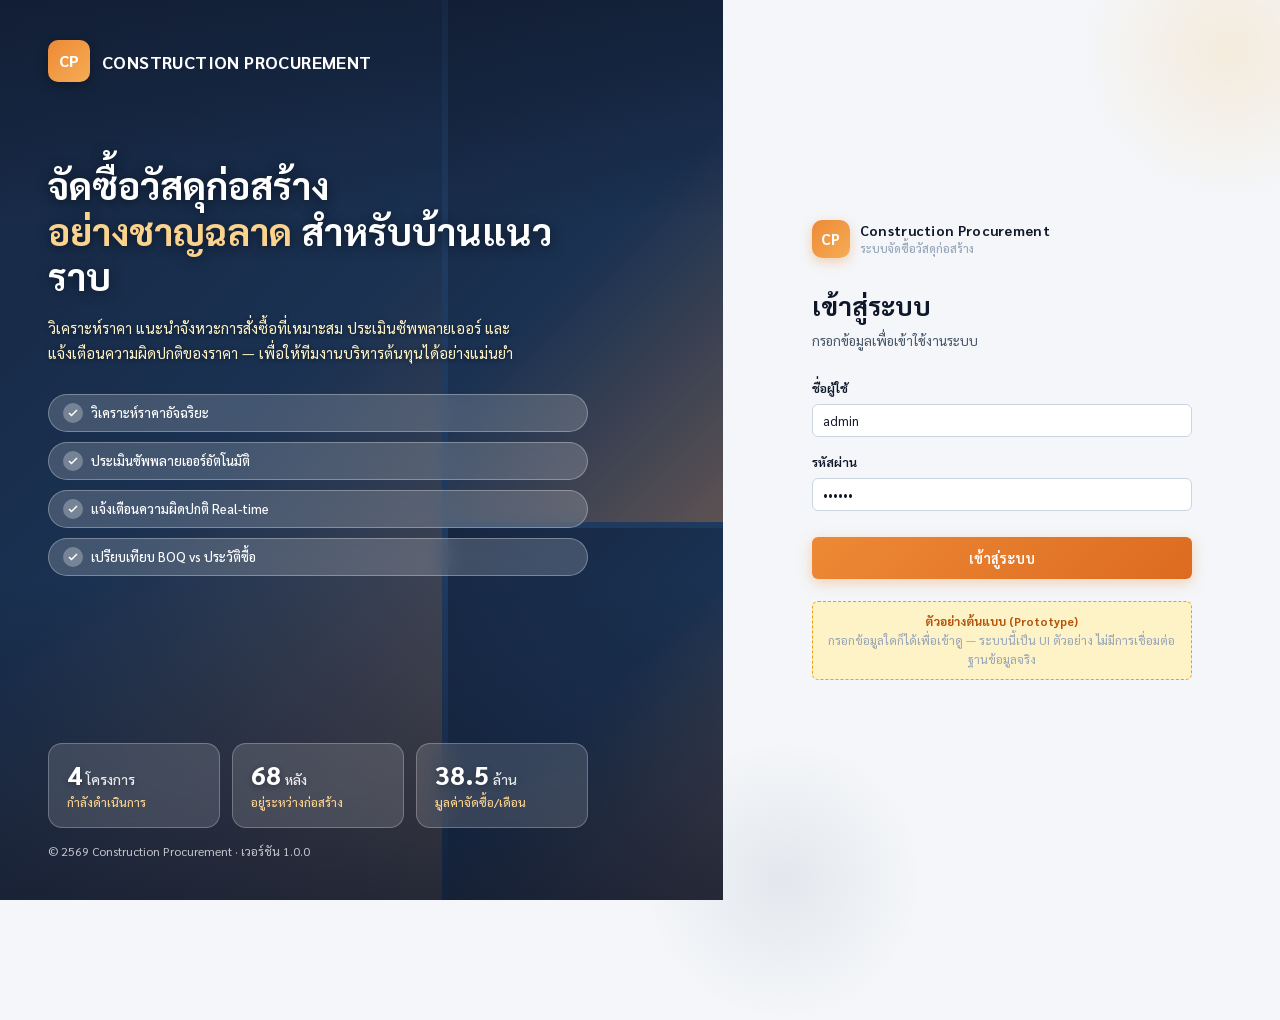
==== commit a9cbb287: "style(login): replace SVG with real Unsplash photos (housing + construction) เปลี่ยนจาก SVG illustra" ====
--- a/index.html
+++ b/index.html
@@ -9,35 +9,60 @@
   <link href="https://fonts.googleapis.com/css2?family=Sarabun:wght@400;500;600;700;800&display=swap" rel="stylesheet">
   <link rel="stylesheet" href="css/style.css">
   <style>
-    /* === Hero panel ซ้าย — ภาพหมู่บ้านจัดสรร + ก่อสร้าง === */
-    .login-shell { min-height: 100vh; display: grid; grid-template-columns: 1.2fr 1fr; }
+    /* === Hero panel ซ้าย — Photo collage ของโครงการบ้านแนวราบจริง === */
+    .login-shell { min-height: 100vh; display: grid; grid-template-columns: 1.3fr 1fr; }
 
     .login-panel-left {
       position: relative;
       color: #fff;
       overflow: hidden;
-      background: linear-gradient(180deg, #1e3a5f 0%, #2c5282 35%, #ed8936 80%, #f6ad55 100%);
+      padding: 40px 48px;
       display: flex; flex-direction: column;
-      padding: 40px 56px;
-    }
-
-    /* SVG illustration layer */
-    .hero-illustration {
+      background: #1e3a5f;
+    }
+
+    /* ===== Photo Collage (ทั้งหมดเป็นภาพจริงจาก Unsplash) ===== */
+    .hero-photo-grid {
       position: absolute; inset: 0;
-      width: 100%; height: 100%;
+      display: grid;
+      grid-template-columns: 1.6fr 1fr;
+      grid-template-rows: 1.4fr 1fr;
+      gap: 6px;
       z-index: 0;
     }
-
-    /* Soft top overlay เพื่อให้อ่าน brand + nav ง่าย */
+    .hero-photo {
+      background-size: cover;
+      background-position: center;
+      position: relative;
+    }
+    .hero-photo::after {
+      content: ''; position: absolute; inset: 0;
+      background: linear-gradient(135deg, rgba(15, 23, 42, 0.55) 0%, rgba(15, 23, 42, 0.25) 50%, rgba(237, 137, 54, 0.3) 100%);
+    }
+    /* รูปหลัก ใหญ่ที่สุด — บ้านเดี่ยวสไตล์โมเดิร์นตอนพระอาทิตย์ตก */
+    .hero-photo.main {
+      grid-row: 1 / 3;
+      background-image: url('https://images.unsplash.com/photo-1564013799919-ab600027ffc6?ixlib=rb-4.0.3&w=1400&q=80&auto=format&fit=crop');
+    }
+    /* รูปบนขวา — ทาวน์เฮ้าส์/บ้านแถว */
+    .hero-photo.townhouse {
+      background-image: url('https://images.unsplash.com/photo-1572120360610-d971b9d7767c?ixlib=rb-4.0.3&w=800&q=80&auto=format&fit=crop');
+    }
+    /* รูปล่างขวา — ไซต์ก่อสร้าง / โครงสร้าง */
+    .hero-photo.construction {
+      background-image: url('https://images.unsplash.com/photo-1503387762-592deb58ef4e?ixlib=rb-4.0.3&w=800&q=80&auto=format&fit=crop');
+    }
+
+    /* Soft top overlay — ให้ brand + nav อ่านง่าย */
     .login-panel-left::before {
-      content: ''; position: absolute; top: 0; left: 0; right: 0; height: 200px;
-      background: linear-gradient(180deg, rgba(15, 23, 42, 0.35), transparent);
+      content: ''; position: absolute; top: 0; left: 0; right: 0; height: 220px;
+      background: linear-gradient(180deg, rgba(15, 23, 42, 0.55), transparent);
       z-index: 1; pointer-events: none;
     }
-    /* Soft bottom overlay เพื่อให้ stat cards อ่านง่าย */
+    /* Soft bottom overlay — ให้ stat cards + footer อ่านง่าย */
     .login-panel-left::after {
-      content: ''; position: absolute; bottom: 0; left: 0; right: 0; height: 280px;
-      background: linear-gradient(0deg, rgba(15, 23, 42, 0.45), transparent);
+      content: ''; position: absolute; bottom: 0; left: 0; right: 0; height: 320px;
+      background: linear-gradient(0deg, rgba(15, 23, 42, 0.7), transparent);
       z-index: 1; pointer-events: none;
     }
 
@@ -49,65 +74,66 @@
       font-size: 18px; font-weight: 700; letter-spacing: 0.4px;
     }
     .login-brand .logo-mark {
-      width: 40px; height: 40px;
-      background: #fff; color: #ed8936;
+      width: 42px; height: 42px;
+      background: linear-gradient(135deg, #ed8936, #f6ad55);
+      color: #fff;
       border-radius: 10px;
       display: flex; align-items: center; justify-content: center;
       font-weight: 800; font-size: 16px;
-      box-shadow: 0 4px 12px rgba(0,0,0,0.15);
+      box-shadow: 0 4px 12px rgba(0,0,0,0.3);
     }
 
     /* Hero text */
     .login-headline {
       font-size: 38px; font-weight: 700; line-height: 1.2;
-      margin-top: 80px; max-width: 520px;
-      text-shadow: 0 2px 8px rgba(0,0,0,0.25);
+      margin-top: 80px; max-width: 540px;
+      text-shadow: 0 2px 12px rgba(0,0,0,0.5);
     }
     .login-headline .accent { color: #fbd38d; }
     .login-sub {
       font-size: 15px; color: #fef3c7;
-      margin-top: 16px; max-width: 460px; line-height: 1.7;
-      text-shadow: 0 1px 4px rgba(0,0,0,0.3);
-    }
-
-    /* Feature pills */
+      margin-top: 16px; max-width: 480px; line-height: 1.7;
+      text-shadow: 0 1px 4px rgba(0,0,0,0.5);
+    }
+
+    /* Feature pills — glassmorphism */
     .login-features {
       margin-top: 28px;
       display: flex; flex-wrap: wrap; gap: 10px;
-      max-width: 520px;
+      max-width: 540px;
     }
     .login-feature {
       display: inline-flex; align-items: center; gap: 8px;
       padding: 8px 14px;
       background: rgba(255, 255, 255, 0.18);
-      backdrop-filter: blur(8px);
-      -webkit-backdrop-filter: blur(8px);
-      border: 1px solid rgba(255, 255, 255, 0.28);
+      backdrop-filter: blur(10px);
+      -webkit-backdrop-filter: blur(10px);
+      border: 1px solid rgba(255, 255, 255, 0.3);
       border-radius: 999px;
       font-size: 13px; font-weight: 500;
       color: #fff;
     }
     .login-feature .ico {
-      width: 22px; height: 22px;
+      width: 20px; height: 20px;
       display: flex; align-items: center; justify-content: center;
-      background: rgba(255,255,255,0.25);
+      background: rgba(255,255,255,0.28);
       border-radius: 50%;
       flex-shrink: 0;
     }
 
-    /* Stat cards ที่ลอยอยู่บนภาพ */
+    /* Stat cards */
     .hero-stats {
       display: grid; grid-template-columns: repeat(3, 1fr);
-      gap: 14px;
-      max-width: 560px;
+      gap: 12px;
+      max-width: 540px;
       margin-top: auto; padding-top: 40px;
     }
     .hero-stat {
       padding: 16px 18px;
       background: rgba(255, 255, 255, 0.14);
-      backdrop-filter: blur(12px);
-      -webkit-backdrop-filter: blur(12px);
-      border: 1px solid rgba(255, 255, 255, 0.22);
+      backdrop-filter: blur(14px);
+      -webkit-backdrop-filter: blur(14px);
+      border: 1px solid rgba(255, 255, 255, 0.25);
       border-radius: 14px;
     }
     .hero-stat .num {
@@ -115,24 +141,24 @@
       color: #fff;
       display: flex; align-items: baseline; gap: 4px;
       line-height: 1.1;
+      text-shadow: 0 2px 6px rgba(0,0,0,0.3);
     }
     .hero-stat .num .unit { font-size: 14px; font-weight: 500; opacity: 0.9; }
     .hero-stat .lbl { font-size: 12px; color: #fbd38d; margin-top: 4px; font-weight: 500; }
 
     .login-meta {
       position: relative; z-index: 2;
-      font-size: 12px; color: rgba(255, 255, 255, 0.7);
+      font-size: 12px; color: rgba(255, 255, 255, 0.75);
       margin-top: 14px;
     }
 
-    /* === Right panel — login form === */
+    /* ===== Right panel — Login form ===== */
     .login-panel-right {
       background: var(--color-bg);
       display: flex; align-items: center; justify-content: center;
       padding: 40px;
       position: relative;
     }
-    /* แต่ง panel ขวาให้ดูสดใส ด้วย accent blobs */
     .login-panel-right::before {
       content: ''; position: absolute;
       top: -100px; right: -100px;
@@ -208,8 +234,12 @@
     /* Responsive */
     @media (max-width: 980px) {
       .login-shell { grid-template-columns: 1fr; }
-      .login-panel-left { min-height: 380px; padding: 32px 28px; }
+      .login-panel-left { min-height: 420px; padding: 32px 28px; }
       .login-headline { font-size: 26px; margin-top: 40px; }
+      .hero-photo-grid { grid-template-columns: 1fr; grid-template-rows: 1fr 1fr; }
+      .hero-photo.main { grid-row: 1; grid-column: 1; }
+      .hero-photo.townhouse { display: none; }
+      .hero-photo.construction { grid-row: 2; grid-column: 1; }
       .hero-stats { grid-template-columns: repeat(3, 1fr); gap: 8px; }
       .hero-stat { padding: 12px; }
       .hero-stat .num { font-size: 20px; }
@@ -219,201 +249,15 @@
 <body>
   <div class="login-shell">
 
-    <!-- ============ Hero Panel (ซ้าย) ============ -->
+    <!-- ============ Hero Panel (ซ้าย) — Photo Collage ============ -->
     <div class="login-panel-left">
 
-      <!-- SVG ภาพหมู่บ้านจัดสรร + ไซต์ก่อสร้าง -->
-      <svg class="hero-illustration" viewBox="0 0 800 600" preserveAspectRatio="xMidYMax slice" xmlns="http://www.w3.org/2000/svg">
-        <defs>
-          <!-- พระอาทิตย์ตก -->
-          <radialGradient id="sunGlow" cx="50%" cy="50%" r="50%">
-            <stop offset="0%" stop-color="#fef3c7" stop-opacity="1"/>
-            <stop offset="60%" stop-color="#fbd38d" stop-opacity="0.4"/>
-            <stop offset="100%" stop-color="#fbd38d" stop-opacity="0"/>
-          </radialGradient>
-          <linearGradient id="groundGradient" x1="0" y1="0" x2="0" y2="1">
-            <stop offset="0%" stop-color="#1e3a5f" stop-opacity="0"/>
-            <stop offset="100%" stop-color="#1e3a5f" stop-opacity="0.5"/>
-          </linearGradient>
-        </defs>
-
-        <!-- Sun glow -->
-        <circle cx="640" cy="320" r="140" fill="url(#sunGlow)"/>
-        <circle cx="640" cy="320" r="42" fill="#fef3c7" opacity="0.95"/>
-
-        <!-- เมฆบางๆ -->
-        <g opacity="0.4" fill="#fff">
-          <ellipse cx="120" cy="100" rx="40" ry="10"/>
-          <ellipse cx="160" cy="105" rx="30" ry="8"/>
-          <ellipse cx="320" cy="80" rx="50" ry="11"/>
-          <ellipse cx="360" cy="86" rx="35" ry="9"/>
-        </g>
-
-        <!-- Hills ชั้นหลัง -->
-        <path d="M0,420 Q150,370 300,400 T600,395 T800,410 L800,600 L0,600 Z" fill="#0f766e" opacity="0.55"/>
-        <path d="M0,460 Q200,420 400,450 T800,455 L800,600 L0,600 Z" fill="#115e59" opacity="0.7"/>
-
-        <!-- เครนก่อสร้าง (Crane) ซ้าย -->
-        <g transform="translate(60, 130)">
-          <!-- เสาเครน -->
-          <rect x="35" y="120" width="8" height="220" fill="#1e3a5f"/>
-          <!-- lattice เสา -->
-          <line x1="35" y1="140" x2="43" y2="140" stroke="#475569" stroke-width="1.5"/>
-          <line x1="35" y1="160" x2="43" y2="160" stroke="#475569" stroke-width="1.5"/>
-          <line x1="35" y1="180" x2="43" y2="180" stroke="#475569" stroke-width="1.5"/>
-          <line x1="35" y1="200" x2="43" y2="200" stroke="#475569" stroke-width="1.5"/>
-          <line x1="35" y1="220" x2="43" y2="220" stroke="#475569" stroke-width="1.5"/>
-          <line x1="35" y1="240" x2="43" y2="240" stroke="#475569" stroke-width="1.5"/>
-          <line x1="35" y1="260" x2="43" y2="260" stroke="#475569" stroke-width="1.5"/>
-          <line x1="35" y1="280" x2="43" y2="280" stroke="#475569" stroke-width="1.5"/>
-          <line x1="35" y1="300" x2="43" y2="300" stroke="#475569" stroke-width="1.5"/>
-          <line x1="35" y1="320" x2="43" y2="320" stroke="#475569" stroke-width="1.5"/>
-          <!-- แขนเครน (jib) แนวนอน -->
-          <rect x="39" y="118" width="160" height="6" fill="#1e3a5f"/>
-          <!-- แขนเครนตรงข้าม (counter jib) -->
-          <rect x="-30" y="118" width="65" height="6" fill="#1e3a5f"/>
-          <!-- กระเช้า + สายเคเบิล -->
-          <line x1="120" y1="124" x2="120" y2="180" stroke="#1e3a5f" stroke-width="1.5"/>
-          <rect x="113" y="180" width="14" height="10" fill="#fef3c7" stroke="#1e3a5f" stroke-width="1"/>
-          <!-- ยอดเครน -->
-          <polygon points="35,120 43,120 39,100" fill="#ed8936"/>
-          <!-- ฐานเครน -->
-          <rect x="20" y="340" width="38" height="8" fill="#1e3a5f"/>
-        </g>
-
-        <!-- ===== บ้านจัดสรรแถวหน้า ===== -->
-        <!-- บ้านหลังที่ 1: บ้านเดี่ยว 2 ชั้น หลังคาจั่ว -->
-        <g transform="translate(220, 280)">
-          <!-- ตัวบ้าน -->
-          <rect x="0" y="40" width="90" height="100" fill="#fff7ed" stroke="#1e3a5f" stroke-width="1.5"/>
-          <!-- หลังคาจั่ว -->
-          <polygon points="-8,40 45,5 98,40" fill="#c05621" stroke="#1e3a5f" stroke-width="1.5"/>
-          <!-- ปล่องไฟ -->
-          <rect x="62" y="14" width="6" height="14" fill="#475569"/>
-          <!-- หน้าต่างชั้น 1 -->
-          <rect x="12" y="80" width="18" height="22" fill="#fbd38d" stroke="#1e3a5f" stroke-width="1"/>
-          <line x1="21" y1="80" x2="21" y2="102" stroke="#1e3a5f" stroke-width="0.8"/>
-          <line x1="12" y1="91" x2="30" y2="91" stroke="#1e3a5f" stroke-width="0.8"/>
-          <!-- หน้าต่างชั้น 2 -->
-          <rect x="12" y="55" width="18" height="18" fill="#fbd38d" stroke="#1e3a5f" stroke-width="1"/>
-          <rect x="60" y="55" width="18" height="18" fill="#fbd38d" stroke="#1e3a5f" stroke-width="1"/>
-          <line x1="69" y1="55" x2="69" y2="73" stroke="#1e3a5f" stroke-width="0.8"/>
-          <!-- ประตู -->
-          <rect x="40" y="95" width="16" height="45" fill="#9c4221" stroke="#1e3a5f" stroke-width="1"/>
-          <circle cx="52" cy="118" r="1.2" fill="#fbd38d"/>
-          <!-- รั้วหน้าบ้าน -->
-          <rect x="-2" y="138" width="94" height="3" fill="#cbd5e1"/>
-          <!-- ต้นไม้เล็ก -->
-          <circle cx="-14" cy="135" r="8" fill="#16a34a"/>
-          <rect x="-15" y="135" width="2" height="8" fill="#78350f"/>
-        </g>
-
-        <!-- บ้านหลังที่ 2: ทาวน์เฮ้าส์ 2 ชั้น -->
-        <g transform="translate(330, 295)">
-          <rect x="0" y="35" width="60" height="95" fill="#fef3c7" stroke="#1e3a5f" stroke-width="1.5"/>
-          <!-- หลังคาแบน -->
-          <rect x="-3" y="32" width="66" height="6" fill="#475569"/>
-          <!-- หน้าต่างชั้น 1 -->
-          <rect x="10" y="70" width="14" height="18" fill="#fbd38d" stroke="#1e3a5f" stroke-width="1"/>
-          <line x1="17" y1="70" x2="17" y2="88" stroke="#1e3a5f" stroke-width="0.8"/>
-          <!-- หน้าต่างชั้น 2 -->
-          <rect x="10" y="45" width="14" height="16" fill="#fbd38d" stroke="#1e3a5f" stroke-width="1"/>
-          <rect x="36" y="45" width="14" height="16" fill="#fbd38d" stroke="#1e3a5f" stroke-width="1"/>
-          <!-- ประตู -->
-          <rect x="36" y="80" width="14" height="50" fill="#9c4221" stroke="#1e3a5f" stroke-width="1"/>
-          <!-- รั้ว -->
-          <rect x="-2" y="128" width="64" height="3" fill="#cbd5e1"/>
-        </g>
-
-        <!-- บ้านหลังที่ 3: บ้านเดี่ยว หลังคาเพิงหมาแหงน -->
-        <g transform="translate(410, 285)">
-          <rect x="0" y="40" width="80" height="95" fill="#fff7ed" stroke="#1e3a5f" stroke-width="1.5"/>
-          <!-- หลังคาเพิงหมาแหงน -->
-          <polygon points="-5,40 80,40 85,15 -5,40" fill="#c05621" stroke="#1e3a5f" stroke-width="1.5"/>
-          <!-- หน้าต่าง -->
-          <rect x="10" y="60" width="14" height="18" fill="#fbd38d" stroke="#1e3a5f" stroke-width="1"/>
-          <rect x="32" y="60" width="14" height="18" fill="#fbd38d" stroke="#1e3a5f" stroke-width="1"/>
-          <rect x="54" y="60" width="14" height="18" fill="#fbd38d" stroke="#1e3a5f" stroke-width="1"/>
-          <!-- ประตู -->
-          <rect x="58" y="95" width="14" height="40" fill="#9c4221" stroke="#1e3a5f" stroke-width="1"/>
-          <!-- รั้ว -->
-          <rect x="-2" y="133" width="84" height="3" fill="#cbd5e1"/>
-        </g>
-
-        <!-- บ้านหลังที่ 4: ทาวน์เฮ้าส์ (ต่อกับบ้าน 3) -->
-        <g transform="translate(505, 300)">
-          <rect x="0" y="35" width="50" height="85" fill="#fef3c7" stroke="#1e3a5f" stroke-width="1.5"/>
-          <rect x="-3" y="32" width="56" height="5" fill="#475569"/>
-          <rect x="8" y="55" width="12" height="14" fill="#fbd38d" stroke="#1e3a5f" stroke-width="1"/>
-          <rect x="30" y="55" width="12" height="14" fill="#fbd38d" stroke="#1e3a5f" stroke-width="1"/>
-          <rect x="30" y="80" width="12" height="40" fill="#9c4221" stroke="#1e3a5f" stroke-width="1"/>
-          <rect x="-2" y="118" width="54" height="3" fill="#cbd5e1"/>
-        </g>
-
-        <!-- บ้านหลังที่ 5: บ้านเดี่ยวสไตล์โมเดิร์น (กำลังก่อสร้าง — มีนั่งร้าน) -->
-        <g transform="translate(580, 285)">
-          <rect x="0" y="40" width="95" height="100" fill="#fff7ed" stroke="#1e3a5f" stroke-width="1.5"/>
-          <!-- หลังคาแบน -->
-          <rect x="-3" y="36" width="101" height="6" fill="#475569"/>
-          <!-- นั่งร้าน (บ่งบอกว่ากำลังก่อสร้าง) -->
-          <g stroke="#f59e0b" stroke-width="2" fill="none">
-            <line x1="-8" y1="55" x2="103" y2="55"/>
-            <line x1="-8" y1="85" x2="103" y2="85"/>
-            <line x1="-8" y1="115" x2="103" y2="115"/>
-            <line x1="10" y1="40" x2="10" y2="145"/>
-            <line x1="50" y1="40" x2="50" y2="145"/>
-            <line x1="85" y1="40" x2="85" y2="145"/>
-          </g>
-          <!-- หน้าต่าง -->
-          <rect x="14" y="60" width="16" height="20" fill="#fbd38d" stroke="#1e3a5f" stroke-width="1"/>
-          <rect x="40" y="60" width="16" height="20" fill="#fbd38d" stroke="#1e3a5f" stroke-width="1"/>
-          <rect x="66" y="60" width="16" height="20" fill="#fbd38d" stroke="#1e3a5f" stroke-width="1"/>
-          <!-- ประตู -->
-          <rect x="70" y="100" width="16" height="40" fill="#9c4221" stroke="#1e3a5f" stroke-width="1"/>
-          <rect x="-2" y="138" width="99" height="3" fill="#cbd5e1"/>
-        </g>
-
-        <!-- ===== Foreground — กองวัสดุก่อสร้าง ===== -->
-        <!-- กองปูนซีเมนต์ -->
-        <g transform="translate(180, 470)">
-          <ellipse cx="20" cy="30" rx="22" ry="5" fill="#000" opacity="0.2"/>
-          <rect x="2" y="6" width="14" height="24" fill="#a0aec0" stroke="#1e3a5f" stroke-width="1"/>
-          <rect x="18" y="2" width="14" height="28" fill="#a0aec0" stroke="#1e3a5f" stroke-width="1"/>
-          <rect x="34" y="8" width="14" height="22" fill="#a0aec0" stroke="#1e3a5f" stroke-width="1"/>
-          <text x="25" y="22" font-size="6" fill="#1e3a5f" text-anchor="middle" font-weight="700">CEMENT</text>
-        </g>
-
-        <!-- กองอิฐ -->
-        <g transform="translate(255, 485)">
-          <ellipse cx="20" cy="22" rx="22" ry="4" fill="#000" opacity="0.2"/>
-          <rect x="2" y="6" width="36" height="6" fill="#9c4221" stroke="#1e3a5f" stroke-width="0.8"/>
-          <rect x="2" y="14" width="36" height="6" fill="#9c4221" stroke="#1e3a5f" stroke-width="0.8"/>
-          <rect x="2" y="22" width="36" height="6" fill="#9c4221" stroke="#1e3a5f" stroke-width="0.8"/>
-        </g>
-
-        <!-- เหล็กเส้น (กองยาว) -->
-        <g transform="translate(710, 445)">
-          <line x1="0" y1="35" x2="55" y2="35" stroke="#475569" stroke-width="2"/>
-          <line x1="0" y1="38" x2="55" y2="38" stroke="#475569" stroke-width="2"/>
-          <line x1="0" y1="41" x2="55" y2="41" stroke="#475569" stroke-width="2"/>
-          <line x1="0" y1="44" x2="55" y2="44" stroke="#475569" stroke-width="2"/>
-          <line x1="0" y1="47" x2="55" y2="47" stroke="#475569" stroke-width="2"/>
-          <line x1="0" y1="50" x2="55" y2="50" stroke="#475569" stroke-width="2"/>
-        </g>
-
-        <!-- รถบรรทุกเล็ก -->
-        <g transform="translate(110, 510)">
-          <rect x="0" y="0" width="50" height="22" fill="#ed8936" stroke="#1e3a5f" stroke-width="1.2" rx="2"/>
-          <rect x="2" y="3" width="18" height="12" fill="#fef3c7" stroke="#1e3a5f" stroke-width="0.8"/>
-          <circle cx="13" cy="26" r="5" fill="#1e3a5f"/>
-          <circle cx="13" cy="26" r="2" fill="#cbd5e1"/>
-          <circle cx="40" cy="26" r="5" fill="#1e3a5f"/>
-          <circle cx="40" cy="26" r="2" fill="#cbd5e1"/>
-        </g>
-
-        <!-- Ground shadow overlay -->
-        <rect x="0" y="450" width="800" height="150" fill="url(#groundGradient)" opacity="0.4"/>
-      </svg>
+      <!-- Photo collage: ภาพจริงจาก Unsplash -->
+      <div class="hero-photo-grid">
+        <div class="hero-photo main"></div>
+        <div class="hero-photo townhouse"></div>
+        <div class="hero-photo construction"></div>
+      </div>
 
       <!-- Content layer -->
       <div class="login-content">
@@ -460,7 +304,7 @@
           </div>
         </div>
 
-        <!-- Stat cards ลอยบนภาพ -->
+        <!-- Stat cards -->
         <div class="hero-stats">
           <div class="hero-stat">
             <div class="num">4<span class="unit">โครงการ</span></div>
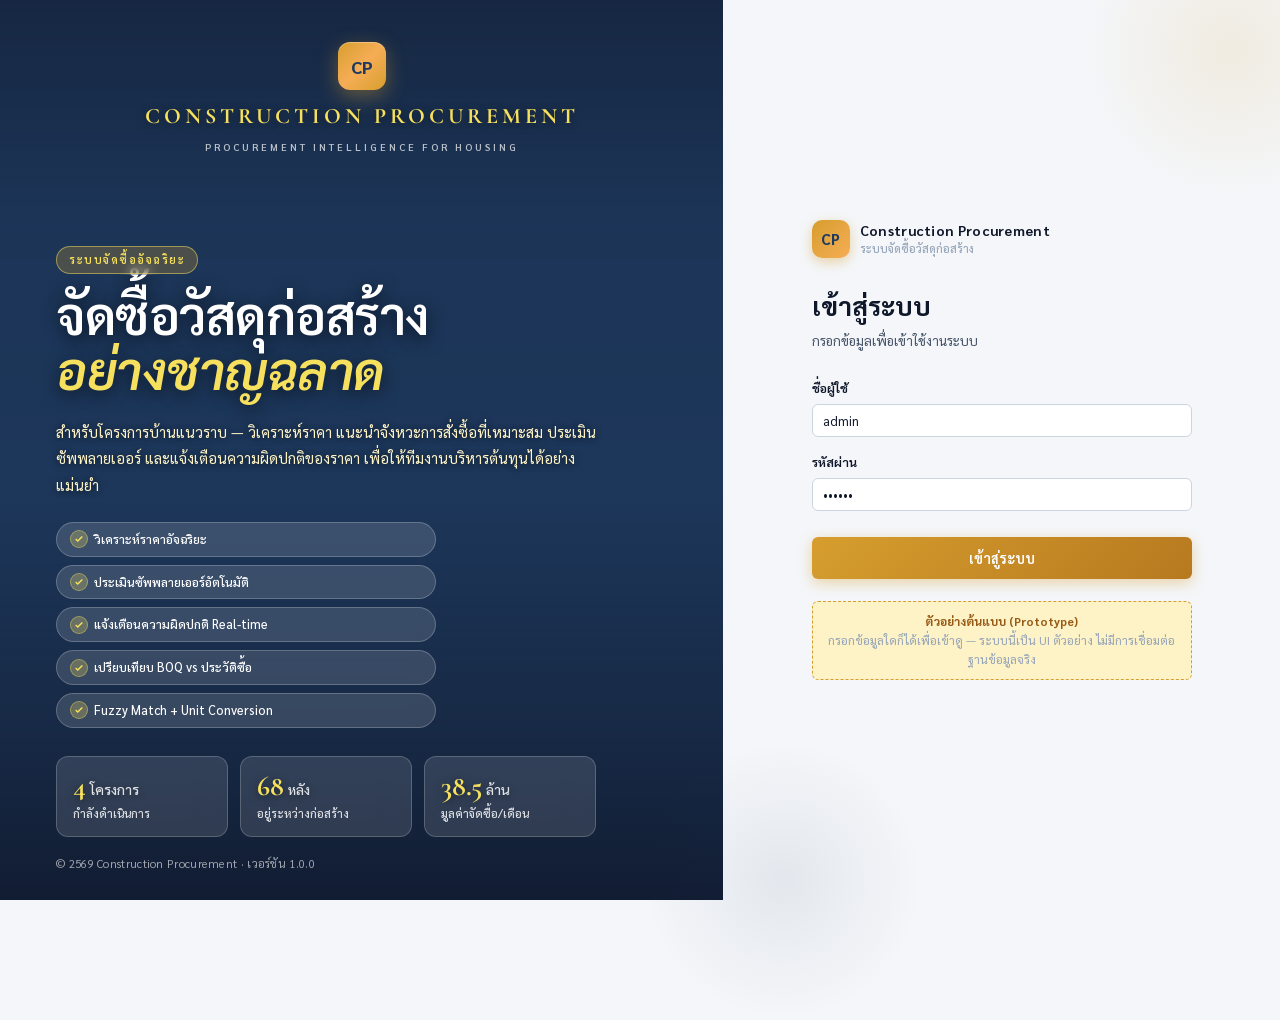
==== commit a4464c2b: "Redesign login as luxury hero — THE HONOR style - Full-bleed hero photo (modern luxury house at blue" ====
--- a/index.html
+++ b/index.html
@@ -6,150 +6,152 @@
   <title>เข้าสู่ระบบ — Construction Procurement</title>
   <link rel="preconnect" href="https://fonts.googleapis.com">
   <link rel="preconnect" href="https://fonts.gstatic.com" crossorigin>
-  <link href="https://fonts.googleapis.com/css2?family=Sarabun:wght@400;500;600;700;800&display=swap" rel="stylesheet">
+  <link href="https://fonts.googleapis.com/css2?family=Sarabun:wght@400;500;600;700;800&family=Cormorant+Garamond:wght@500;600;700&display=swap" rel="stylesheet">
   <link rel="stylesheet" href="css/style.css">
   <style>
-    /* === Hero panel ซ้าย — Photo collage ของโครงการบ้านแนวราบจริง === */
+    /* =====================================================
+       Login page — สไตล์ THE HONOR: full-bleed luxury hero
+       ===================================================== */
     .login-shell { min-height: 100vh; display: grid; grid-template-columns: 1.3fr 1fr; }
 
     .login-panel-left {
       position: relative;
       color: #fff;
       overflow: hidden;
-      padding: 40px 48px;
+      padding: 36px 56px 28px;
       display: flex; flex-direction: column;
-      background: #1e3a5f;
-    }
-
-    /* ===== Photo Collage (ทั้งหมดเป็นภาพจริงจาก Unsplash) ===== */
-    .hero-photo-grid {
-      position: absolute; inset: 0;
-      display: grid;
-      grid-template-columns: 1.6fr 1fr;
-      grid-template-rows: 1.4fr 1fr;
-      gap: 6px;
-      z-index: 0;
-    }
-    .hero-photo {
-      background-size: cover;
-      background-position: center;
-      position: relative;
-    }
-    .hero-photo::after {
-      content: ''; position: absolute; inset: 0;
-      background: linear-gradient(135deg, rgba(15, 23, 42, 0.55) 0%, rgba(15, 23, 42, 0.25) 50%, rgba(237, 137, 54, 0.3) 100%);
-    }
-    /* รูปหลัก ใหญ่ที่สุด — บ้านเดี่ยวสไตล์โมเดิร์นตอนพระอาทิตย์ตก */
-    .hero-photo.main {
-      grid-row: 1 / 3;
-      background-image: url('https://images.unsplash.com/photo-1564013799919-ab600027ffc6?ixlib=rb-4.0.3&w=1400&q=80&auto=format&fit=crop');
-    }
-    /* รูปบนขวา — ทาวน์เฮ้าส์/บ้านแถว */
-    .hero-photo.townhouse {
-      background-image: url('https://images.unsplash.com/photo-1572120360610-d971b9d7767c?ixlib=rb-4.0.3&w=800&q=80&auto=format&fit=crop');
-    }
-    /* รูปล่างขวา — ไซต์ก่อสร้าง / โครงสร้าง */
-    .hero-photo.construction {
-      background-image: url('https://images.unsplash.com/photo-1503387762-592deb58ef4e?ixlib=rb-4.0.3&w=800&q=80&auto=format&fit=crop');
-    }
-
-    /* Soft top overlay — ให้ brand + nav อ่านง่าย */
-    .login-panel-left::before {
-      content: ''; position: absolute; top: 0; left: 0; right: 0; height: 220px;
-      background: linear-gradient(180deg, rgba(15, 23, 42, 0.55), transparent);
-      z-index: 1; pointer-events: none;
-    }
-    /* Soft bottom overlay — ให้ stat cards + footer อ่านง่าย */
-    .login-panel-left::after {
-      content: ''; position: absolute; bottom: 0; left: 0; right: 0; height: 320px;
-      background: linear-gradient(0deg, rgba(15, 23, 42, 0.7), transparent);
-      z-index: 1; pointer-events: none;
-    }
-
-    .login-content { position: relative; z-index: 2; display: flex; flex-direction: column; height: 100%; }
-
-    /* Brand */
+      /* ภาพหลัก — บ้านหรู modern luxury ตอน blue hour */
+      background:
+        linear-gradient(180deg,
+          rgba(15, 23, 42, 0.55) 0%,
+          rgba(15, 23, 42, 0.15) 25%,
+          rgba(15, 23, 42, 0.10) 55%,
+          rgba(15, 23, 42, 0.55) 85%,
+          rgba(15, 23, 42, 0.85) 100%),
+        url('https://images.unsplash.com/photo-1600585154340-be6161a56a0c?ixlib=rb-4.0.3&w=2000&q=85&auto=format&fit=crop') center/cover no-repeat;
+      background-color: #1e3a5f;
+    }
+
+    .login-content { position: relative; z-index: 2; display: flex; flex-direction: column; height: 100%; gap: 0; }
+
+    /* ===== Brand bar (top center) ===== */
     .login-brand {
-      display: flex; align-items: center; gap: 12px;
-      font-size: 18px; font-weight: 700; letter-spacing: 0.4px;
+      display: flex; flex-direction: column; align-items: center; gap: 6px;
+      padding: 6px 0 0;
     }
     .login-brand .logo-mark {
-      width: 42px; height: 42px;
-      background: linear-gradient(135deg, #ed8936, #f6ad55);
+      width: 48px; height: 48px;
+      background: linear-gradient(135deg, #d69e2e 0%, #f6ad55 50%, #d69e2e 100%);
+      color: #1e3a5f;
+      border-radius: 12px;
+      display: flex; align-items: center; justify-content: center;
+      font-weight: 800; font-size: 18px; letter-spacing: -0.5px;
+      box-shadow: 0 6px 20px rgba(214, 158, 46, 0.4), inset 0 1px 0 rgba(255,255,255,0.3);
+    }
+    .login-brand .brand-text {
+      font-family: 'Cormorant Garamond', 'Sarabun', serif;
+      font-size: 22px; font-weight: 700; letter-spacing: 4px;
+      color: #f6e05e;
+      text-shadow: 0 2px 8px rgba(0,0,0,0.5);
+      margin-top: 4px;
+    }
+    .login-brand .brand-sub {
+      font-size: 10px; font-weight: 600; letter-spacing: 3px;
+      color: rgba(255, 255, 255, 0.7);
+      text-transform: uppercase;
+    }
+
+    /* ===== Hero content (bottom) ===== */
+    .login-hero {
+      margin-top: auto;
+      padding-top: 60px;
+      max-width: 620px;
+    }
+    .login-eyebrow {
+      display: inline-block;
+      padding: 5px 12px;
+      background: rgba(214, 158, 46, 0.25);
+      border: 1px solid rgba(246, 224, 94, 0.5);
+      border-radius: 999px;
+      font-size: 11px; font-weight: 600; letter-spacing: 1.5px;
+      color: #f6e05e;
+      text-transform: uppercase;
+      margin-bottom: 18px;
+      backdrop-filter: blur(6px);
+    }
+    .login-headline {
+      font-family: 'Cormorant Garamond', 'Sarabun', serif;
+      font-size: 52px; font-weight: 600; line-height: 1.05;
+      margin: 0;
       color: #fff;
-      border-radius: 10px;
-      display: flex; align-items: center; justify-content: center;
-      font-weight: 800; font-size: 16px;
-      box-shadow: 0 4px 12px rgba(0,0,0,0.3);
-    }
-
-    /* Hero text */
-    .login-headline {
-      font-size: 38px; font-weight: 700; line-height: 1.2;
-      margin-top: 80px; max-width: 540px;
-      text-shadow: 0 2px 12px rgba(0,0,0,0.5);
-    }
-    .login-headline .accent { color: #fbd38d; }
+      text-shadow: 0 4px 16px rgba(0,0,0,0.6);
+      letter-spacing: -0.5px;
+    }
+    .login-headline .accent {
+      color: #f6e05e;
+      font-style: italic;
+    }
     .login-sub {
       font-size: 15px; color: #fef3c7;
-      margin-top: 16px; max-width: 480px; line-height: 1.7;
-      text-shadow: 0 1px 4px rgba(0,0,0,0.5);
-    }
-
-    /* Feature pills — glassmorphism */
+      margin-top: 18px; max-width: 540px; line-height: 1.75;
+      text-shadow: 0 1px 6px rgba(0,0,0,0.6);
+    }
+
+    /* ===== Feature pills — glassmorphism ===== */
     .login-features {
-      margin-top: 28px;
-      display: flex; flex-wrap: wrap; gap: 10px;
-      max-width: 540px;
+      margin-top: 24px;
+      display: flex; flex-wrap: wrap; gap: 8px;
     }
     .login-feature {
-      display: inline-flex; align-items: center; gap: 8px;
-      padding: 8px 14px;
-      background: rgba(255, 255, 255, 0.18);
+      display: inline-flex; align-items: center; gap: 6px;
+      padding: 7px 13px;
+      background: rgba(255, 255, 255, 0.14);
       backdrop-filter: blur(10px);
       -webkit-backdrop-filter: blur(10px);
-      border: 1px solid rgba(255, 255, 255, 0.3);
+      border: 1px solid rgba(255, 255, 255, 0.22);
       border-radius: 999px;
-      font-size: 13px; font-weight: 500;
+      font-size: 12.5px; font-weight: 500;
       color: #fff;
     }
     .login-feature .ico {
-      width: 20px; height: 20px;
+      width: 18px; height: 18px;
       display: flex; align-items: center; justify-content: center;
-      background: rgba(255,255,255,0.28);
+      background: rgba(246, 224, 94, 0.25);
+      border: 1px solid rgba(246, 224, 94, 0.4);
       border-radius: 50%;
       flex-shrink: 0;
-    }
-
-    /* Stat cards */
+      color: #f6e05e;
+    }
+
+    /* ===== Stat cards ===== */
     .hero-stats {
       display: grid; grid-template-columns: repeat(3, 1fr);
       gap: 12px;
       max-width: 540px;
-      margin-top: auto; padding-top: 40px;
+      margin-top: 28px;
     }
     .hero-stat {
-      padding: 16px 18px;
-      background: rgba(255, 255, 255, 0.14);
+      padding: 14px 16px;
+      background: rgba(255, 255, 255, 0.12);
       backdrop-filter: blur(14px);
       -webkit-backdrop-filter: blur(14px);
-      border: 1px solid rgba(255, 255, 255, 0.25);
-      border-radius: 14px;
+      border: 1px solid rgba(255, 255, 255, 0.2);
+      border-radius: 12px;
     }
     .hero-stat .num {
-      font-size: 26px; font-weight: 800;
-      color: #fff;
+      font-family: 'Cormorant Garamond', 'Sarabun', serif;
+      font-size: 28px; font-weight: 700;
+      color: #f6e05e;
       display: flex; align-items: baseline; gap: 4px;
       line-height: 1.1;
-      text-shadow: 0 2px 6px rgba(0,0,0,0.3);
-    }
-    .hero-stat .num .unit { font-size: 14px; font-weight: 500; opacity: 0.9; }
-    .hero-stat .lbl { font-size: 12px; color: #fbd38d; margin-top: 4px; font-weight: 500; }
+      text-shadow: 0 2px 8px rgba(0,0,0,0.5);
+    }
+    .hero-stat .num .unit { font-size: 14px; font-weight: 500; color: #fff; opacity: 0.85; }
+    .hero-stat .lbl { font-size: 11.5px; color: rgba(255,255,255,0.85); margin-top: 3px; font-weight: 500; }
 
     .login-meta {
-      position: relative; z-index: 2;
-      font-size: 12px; color: rgba(255, 255, 255, 0.75);
-      margin-top: 14px;
+      font-size: 11.5px; color: rgba(255, 255, 255, 0.6);
+      margin-top: 18px; letter-spacing: 0.3px;
     }
 
     /* ===== Right panel — Login form ===== */
@@ -163,7 +165,7 @@
       content: ''; position: absolute;
       top: -100px; right: -100px;
       width: 300px; height: 300px;
-      background: radial-gradient(circle, rgba(245, 158, 11, 0.12), transparent 70%);
+      background: radial-gradient(circle, rgba(214, 158, 46, 0.12), transparent 70%);
       border-radius: 50%;
     }
     .login-panel-right::after {
@@ -184,11 +186,11 @@
     }
     .login-form-brand .mark {
       width: 38px; height: 38px;
-      background: linear-gradient(135deg, #ed8936, #f6ad55);
+      background: linear-gradient(135deg, #d69e2e, #f6ad55);
       border-radius: 10px;
       display: flex; align-items: center; justify-content: center;
-      color: #fff; font-weight: 800; font-size: 15px;
-      box-shadow: 0 4px 12px rgba(237, 137, 54, 0.35);
+      color: #1e3a5f; font-weight: 800; font-size: 15px;
+      box-shadow: 0 4px 12px rgba(214, 158, 46, 0.4);
     }
     .login-form-brand .name {
       font-size: 14px; font-weight: 700; color: var(--color-text);
@@ -208,14 +210,15 @@
     .login-form .btn-primary {
       width: 100%; justify-content: center;
       padding: 12px; margin-top: 10px;
-      background: linear-gradient(135deg, #ed8936 0%, #dd6b20 100%);
+      background: linear-gradient(135deg, #d69e2e 0%, #b7791f 100%);
       border: none;
-      box-shadow: 0 4px 14px rgba(237, 137, 54, 0.35);
+      box-shadow: 0 4px 14px rgba(214, 158, 46, 0.4);
       font-size: 14.5px; font-weight: 600;
+      color: #fff;
     }
     .login-form .btn-primary:hover {
-      background: linear-gradient(135deg, #dd6b20 0%, #c05621 100%);
-      box-shadow: 0 6px 18px rgba(237, 137, 54, 0.45);
+      background: linear-gradient(135deg, #b7791f 0%, #975a16 100%);
+      box-shadow: 0 6px 18px rgba(214, 158, 46, 0.5);
     }
 
     .login-hint {
@@ -225,102 +228,100 @@
       text-align: center;
       padding: 10px 14px;
       background: #fef3c7;
-      border: 1px dashed #f59e0b;
+      border: 1px dashed #d69e2e;
       border-radius: var(--radius-md);
       line-height: 1.6;
     }
-    .login-hint strong { color: #b45309; }
-
-    /* Responsive */
+    .login-hint strong { color: #975a16; }
+
+    /* ===== Responsive ===== */
     @media (max-width: 980px) {
       .login-shell { grid-template-columns: 1fr; }
-      .login-panel-left { min-height: 420px; padding: 32px 28px; }
-      .login-headline { font-size: 26px; margin-top: 40px; }
-      .hero-photo-grid { grid-template-columns: 1fr; grid-template-rows: 1fr 1fr; }
-      .hero-photo.main { grid-row: 1; grid-column: 1; }
-      .hero-photo.townhouse { display: none; }
-      .hero-photo.construction { grid-row: 2; grid-column: 1; }
+      .login-panel-left { min-height: 500px; padding: 32px 28px; }
+      .login-headline { font-size: 34px; }
       .hero-stats { grid-template-columns: repeat(3, 1fr); gap: 8px; }
-      .hero-stat { padding: 12px; }
-      .hero-stat .num { font-size: 20px; }
+      .hero-stat { padding: 10px 12px; }
+      .hero-stat .num { font-size: 22px; }
     }
   </style>
 </head>
 <body>
   <div class="login-shell">
 
-    <!-- ============ Hero Panel (ซ้าย) — Photo Collage ============ -->
+    <!-- ============ Hero Panel (ซ้าย) — Full-bleed luxury photo ============ -->
     <div class="login-panel-left">
-
-      <!-- Photo collage: ภาพจริงจาก Unsplash -->
-      <div class="hero-photo-grid">
-        <div class="hero-photo main"></div>
-        <div class="hero-photo townhouse"></div>
-        <div class="hero-photo construction"></div>
-      </div>
-
-      <!-- Content layer -->
       <div class="login-content">
+
+        <!-- Brand (top center) -->
         <div class="login-brand">
           <div class="logo-mark">CP</div>
-          <span>CONSTRUCTION&nbsp;PROCUREMENT</span>
-        </div>
-
-        <div>
+          <div class="brand-text">CONSTRUCTION&nbsp;PROCUREMENT</div>
+          <div class="brand-sub">Procurement Intelligence for Housing</div>
+        </div>
+
+        <!-- Hero content (bottom) -->
+        <div class="login-hero">
+          <div class="login-eyebrow">ระบบจัดซื้ออัจฉริยะ</div>
           <h1 class="login-headline">
             จัดซื้อวัสดุก่อสร้าง<br>
-            <span class="accent">อย่างชาญฉลาด</span> สำหรับบ้านแนวราบ
+            <span class="accent">อย่างชาญฉลาด</span>
           </h1>
           <p class="login-sub">
-            วิเคราะห์ราคา แนะนำจังหวะการสั่งซื้อที่เหมาะสม ประเมินซัพพลายเออร์
-            และแจ้งเตือนความผิดปกติของราคา — เพื่อให้ทีมงานบริหารต้นทุนได้อย่างแม่นยำ
+            สำหรับโครงการบ้านแนวราบ — วิเคราะห์ราคา แนะนำจังหวะการสั่งซื้อที่เหมาะสม
+            ประเมินซัพพลายเออร์ และแจ้งเตือนความผิดปกติของราคา เพื่อให้ทีมงานบริหารต้นทุนได้อย่างแม่นยำ
           </p>
 
           <div class="login-features">
             <div class="login-feature">
               <span class="ico">
-                <svg width="12" height="12" viewBox="0 0 24 24" fill="none" stroke="#fff" stroke-width="3"><polyline points="20 6 9 17 4 12"/></svg>
+                <svg width="10" height="10" viewBox="0 0 24 24" fill="none" stroke="currentColor" stroke-width="3.5"><polyline points="20 6 9 17 4 12"/></svg>
               </span>
               วิเคราะห์ราคาอัจฉริยะ
             </div>
             <div class="login-feature">
               <span class="ico">
-                <svg width="12" height="12" viewBox="0 0 24 24" fill="none" stroke="#fff" stroke-width="3"><polyline points="20 6 9 17 4 12"/></svg>
+                <svg width="10" height="10" viewBox="0 0 24 24" fill="none" stroke="currentColor" stroke-width="3.5"><polyline points="20 6 9 17 4 12"/></svg>
               </span>
               ประเมินซัพพลายเออร์อัตโนมัติ
             </div>
             <div class="login-feature">
               <span class="ico">
-                <svg width="12" height="12" viewBox="0 0 24 24" fill="none" stroke="#fff" stroke-width="3"><polyline points="20 6 9 17 4 12"/></svg>
+                <svg width="10" height="10" viewBox="0 0 24 24" fill="none" stroke="currentColor" stroke-width="3.5"><polyline points="20 6 9 17 4 12"/></svg>
               </span>
               แจ้งเตือนความผิดปกติ Real-time
             </div>
             <div class="login-feature">
               <span class="ico">
-                <svg width="12" height="12" viewBox="0 0 24 24" fill="none" stroke="#fff" stroke-width="3"><polyline points="20 6 9 17 4 12"/></svg>
+                <svg width="10" height="10" viewBox="0 0 24 24" fill="none" stroke="currentColor" stroke-width="3.5"><polyline points="20 6 9 17 4 12"/></svg>
               </span>
               เปรียบเทียบ BOQ vs ประวัติซื้อ
             </div>
+            <div class="login-feature">
+              <span class="ico">
+                <svg width="10" height="10" viewBox="0 0 24 24" fill="none" stroke="currentColor" stroke-width="3.5"><polyline points="20 6 9 17 4 12"/></svg>
+              </span>
+              Fuzzy Match + Unit Conversion
+            </div>
           </div>
-        </div>
-
-        <!-- Stat cards -->
-        <div class="hero-stats">
-          <div class="hero-stat">
-            <div class="num">4<span class="unit">โครงการ</span></div>
-            <div class="lbl">กำลังดำเนินการ</div>
+
+          <!-- Stat cards -->
+          <div class="hero-stats">
+            <div class="hero-stat">
+              <div class="num">4<span class="unit">โครงการ</span></div>
+              <div class="lbl">กำลังดำเนินการ</div>
+            </div>
+            <div class="hero-stat">
+              <div class="num">68<span class="unit">หลัง</span></div>
+              <div class="lbl">อยู่ระหว่างก่อสร้าง</div>
+            </div>
+            <div class="hero-stat">
+              <div class="num">38.5<span class="unit">ล้าน</span></div>
+              <div class="lbl">มูลค่าจัดซื้อ/เดือน</div>
+            </div>
           </div>
-          <div class="hero-stat">
-            <div class="num">68<span class="unit">หลัง</span></div>
-            <div class="lbl">อยู่ระหว่างก่อสร้าง</div>
-          </div>
-          <div class="hero-stat">
-            <div class="num">38.5<span class="unit">ล้าน</span></div>
-            <div class="lbl">มูลค่าจัดซื้อ/เดือน</div>
-          </div>
-        </div>
-
-        <div class="login-meta">© 2569 Construction Procurement · เวอร์ชัน 1.0.0</div>
+
+          <div class="login-meta">© 2569 Construction Procurement · เวอร์ชัน 1.0.0</div>
+        </div>
       </div>
     </div>
 
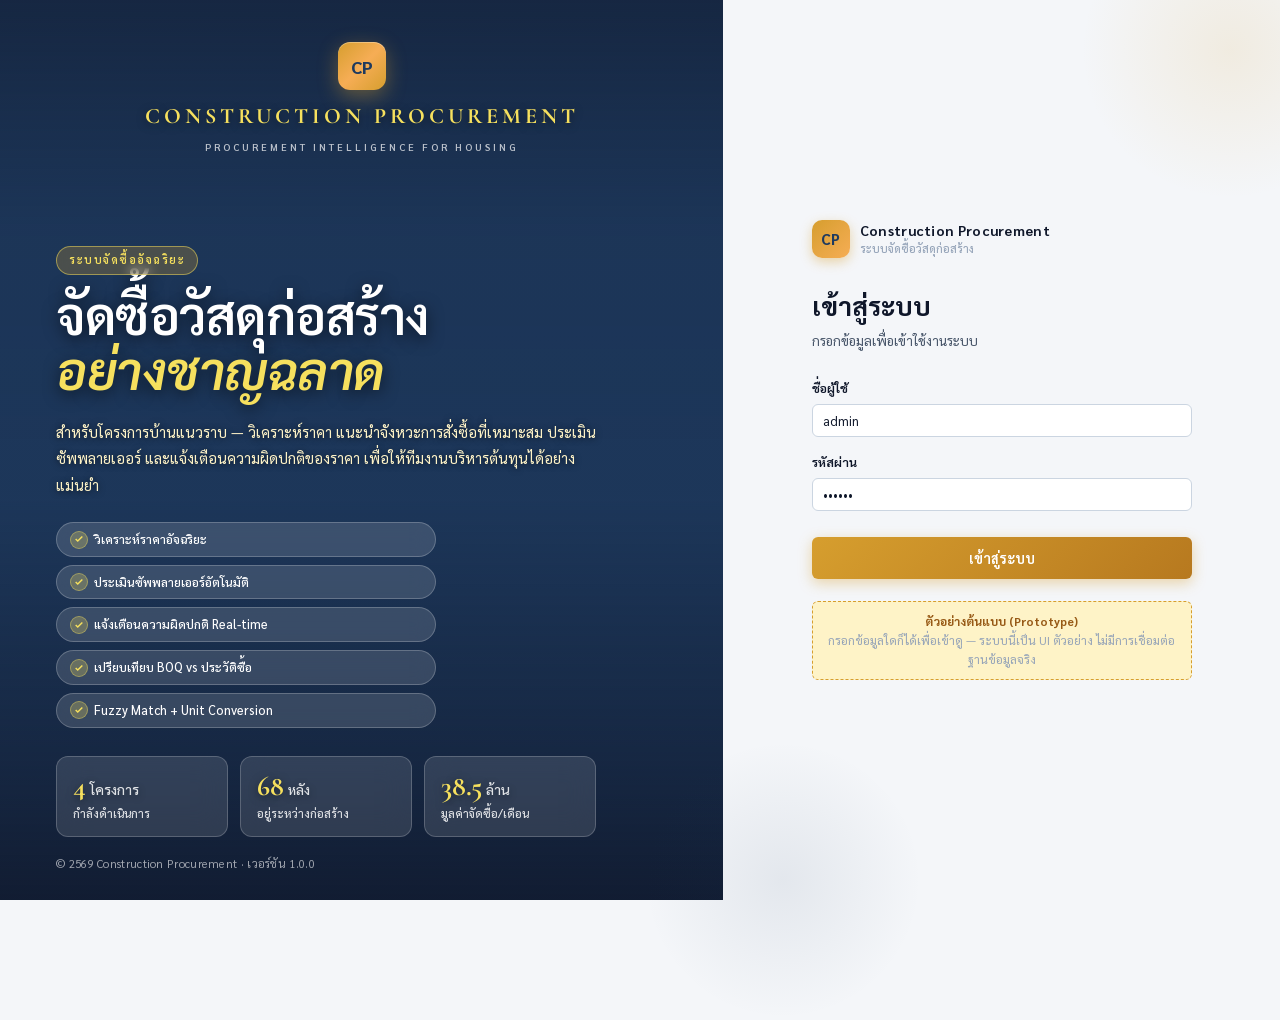
==== commit c67a255a: "chore: include Excel export library, vendor bundle, UI tweaks, debug tools - js/compare-excel-export" ====
--- a/index.html
+++ b/index.html
@@ -8,6 +8,7 @@
   <link rel="preconnect" href="https://fonts.gstatic.com" crossorigin>
   <link href="https://fonts.googleapis.com/css2?family=Sarabun:wght@400;500;600;700;800&family=Cormorant+Garamond:wght@500;600;700&display=swap" rel="stylesheet">
   <link rel="stylesheet" href="css/style.css">
+  <script src="config.local.js"></script>
   <style>
     /* =====================================================
        Login page — สไตล์ THE HONOR: full-bleed luxury hero
@@ -358,3 +359,4 @@
   </div>
 </body>
 </html>
+ 
--- a/css/style.css
+++ b/css/style.css
@@ -763,76 +763,6 @@
 
 .empty-state .btn { margin-top: 14px; }
 
-/* Demo Toggle */
-.demo-toggle {
-  display: inline-flex;
-  align-items: center;
-  gap: 8px;
-  padding: 6px 12px 6px 8px;
-  border: 1px solid var(--color-border-strong);
-  border-radius: 30px;
-  background: var(--color-surface);
-  font-family: inherit;
-  font-size: 12.5px;
-  font-weight: 500;
-  cursor: pointer;
-  color: var(--color-text-secondary);
-  transition: all 0.15s;
-  user-select: none;
-}
-
-.demo-toggle:hover { border-color: var(--color-accent); color: var(--color-accent); }
-
-.demo-toggle .switch {
-  width: 28px; height: 16px;
-  background: #cbd5e1;
-  border-radius: 8px;
-  position: relative;
-  transition: background 0.2s;
-}
-
-.demo-toggle .switch::after {
-  content: '';
-  position: absolute;
-  top: 2px; left: 2px;
-  width: 12px; height: 12px;
-  background: #fff;
-  border-radius: 50%;
-  transition: transform 0.2s;
-  box-shadow: 0 1px 2px rgba(0,0,0,0.2);
-}
-
-.demo-toggle.on { color: var(--color-accent); border-color: var(--color-accent); background: var(--color-accent-soft); }
-.demo-toggle.on .switch { background: var(--color-accent); }
-.demo-toggle.on .switch::after { transform: translateX(12px); }
-
-.demo-banner {
-  background: linear-gradient(90deg, #1e3a5f 0%, #2563eb 100%);
-  color: #fff;
-  padding: 10px 28px;
-  font-size: 12.5px;
-  display: flex;
-  align-items: center;
-  justify-content: space-between;
-  gap: 12px;
-}
-
-.demo-banner .banner-text {
-  display: flex; align-items: center; gap: 8px;
-}
-
-.demo-banner .banner-text strong { font-weight: 600; }
-.demo-banner button {
-  background: rgba(255,255,255,0.15);
-  border: 1px solid rgba(255,255,255,0.3);
-  color: #fff;
-  padding: 4px 10px;
-  border-radius: var(--radius-sm);
-  font-family: inherit;
-  font-size: 12px;
-  cursor: pointer;
-}
-
 /* Footer */
 .app-footer {
   padding: 14px 28px;
@@ -929,3 +859,537 @@
   .login-shell { grid-template-columns: 1fr; }
   .login-panel-left { padding: 36px 28px; }
 }
+
+/* ==========================================================================
+   Supplier Comparison (7-supplier) — append-only styles
+   ========================================================================== */
+
+/* Mode switcher tabs (already have .tabs / .tab / .tab.active — reuse) */
+#compareModeTabs { margin-top: 6px; }
+
+/* File info bar (reused) — already has .file-info-bar, .file-icon, .file-meta */
+
+/* Supplier comparison scroll wrapper */
+.supplier-compare-scroll {
+  overflow-x: auto;
+  max-width: 100%;
+}
+.supplier-compare-table {
+  min-width: 1100px;
+  font-size: 12.5px;
+}
+.supplier-compare-table thead th {
+  background: var(--color-surface-alt);
+  font-weight: 600;
+  white-space: nowrap;
+  padding: 10px 8px;
+}
+.supplier-compare-table thead th.supplier-col {
+  background: #f8fafc;
+  border-left: 1px solid var(--color-border);
+}
+.supplier-compare-table thead th .supplier-header-name {
+  font-size: 11.5px;
+  font-weight: 600;
+  color: var(--color-text);
+  line-height: 1.25;
+  max-width: 140px;
+  overflow: hidden;
+  text-overflow: ellipsis;
+}
+.supplier-compare-table thead th .supplier-header-meta {
+  font-size: 10px;
+  color: var(--color-text-muted);
+  margin-top: 2px;
+  font-weight: 400;
+}
+.supplier-compare-table thead th[style*="background:var(--color-info-soft)"] {
+  background: var(--color-info-soft) !important;
+  color: var(--color-info);
+}
+.supplier-compare-table thead th[style*="background:var(--color-primary-soft)"] {
+  background: var(--color-primary-soft) !important;
+  color: var(--color-primary);
+}
+
+/* Row */
+.data-row .wd-cell .wd-pill {
+  display: inline-block;
+  padding: 2px 8px;
+  font-size: 11px;
+  font-weight: 600;
+  background: var(--color-primary-soft);
+  color: var(--color-primary);
+  border-radius: 999px;
+}
+.data-row .item-name-cell {
+  font-size: 12px;
+  line-height: 1.35;
+  color: var(--color-text);
+}
+.data-row .qty-cell .unit-label {
+  font-size: 10.5px;
+  color: var(--color-text-muted);
+}
+.data-row .boq-cell {
+  background: var(--color-info-soft);
+  font-weight: 600;
+  color: var(--color-info);
+}
+
+/* Supplier cells */
+.supplier-cell {
+  position: relative;
+  padding: 8px 6px;
+  border-left: 1px solid var(--color-border);
+  vertical-align: top;
+}
+.supplier-cell.empty {
+  color: var(--color-text-muted);
+}
+.supplier-cell.cheapest {
+  background: var(--color-success-soft);
+  color: var(--color-success);
+  font-weight: 600;
+}
+.supplier-cell.cheapest::before {
+  content: '';
+  position: absolute;
+  top: 0; left: 0; bottom: 0;
+  width: 3px;
+  background: var(--color-success);
+}
+.supplier-cell .supplier-cell-price {
+  font-variant-numeric: tabular-nums;
+}
+.supplier-cell .supplier-cell-total {
+  font-size: 10.5px;
+  color: var(--color-text-muted);
+  margin-top: 2px;
+}
+.cheapest-tag {
+  display: inline-block;
+  margin-top: 3px;
+  padding: 1px 6px;
+  font-size: 9.5px;
+  font-weight: 700;
+  background: var(--color-success);
+  color: white;
+  border-radius: 999px;
+  letter-spacing: 0.3px;
+}
+
+/* Winner row (manually picked) */
+.data-row.winner-row {
+  background: rgba(37, 99, 235, 0.04);
+}
+.data-row.winner-row > td:first-child {
+  border-left: 3px solid var(--color-accent);
+}
+
+/* Winner radios */
+.winner-cell { padding: 6px 8px; }
+.winner-radios {
+  display: flex;
+  flex-direction: column;
+  gap: 3px;
+}
+.winner-radio {
+  display: flex;
+  align-items: center;
+  gap: 6px;
+  cursor: pointer;
+  padding: 4px 6px;
+  border-radius: 4px;
+  font-size: 11.5px;
+  color: var(--color-text-secondary);
+  transition: all 0.15s;
+  border: 1px solid transparent;
+}
+.winner-radio:hover {
+  background: var(--color-surface-alt);
+}
+.winner-radio.selected {
+  background: var(--color-accent-soft);
+  color: var(--color-accent);
+  border-color: var(--color-accent);
+  font-weight: 600;
+}
+.winner-radio input[type="radio"] {
+  position: absolute;
+  opacity: 0;
+  pointer-events: none;
+}
+.winner-radio-dot {
+  width: 12px;
+  height: 12px;
+  border-radius: 50%;
+  border: 2px solid var(--color-border-strong);
+  flex-shrink: 0;
+  position: relative;
+  transition: all 0.15s;
+}
+.winner-radio.selected .winner-radio-dot {
+  border-color: var(--color-accent);
+  background: var(--color-accent);
+}
+.winner-radio.selected .winner-radio-dot::after {
+  content: '';
+  position: absolute;
+  top: 50%; left: 50%;
+  transform: translate(-50%, -50%);
+  width: 4px; height: 4px;
+  border-radius: 50%;
+  background: white;
+}
+.winner-radio-name {
+  overflow: hidden;
+  text-overflow: ellipsis;
+  white-space: nowrap;
+}
+
+/* Conclusion card */
+.conclusion-card { margin-top: 16px; }
+.conclusion-fields {
+  display: grid;
+  grid-template-columns: 1fr 1fr;
+  gap: 12px;
+  margin-bottom: 16px;
+}
+.conclusion-field label {
+  display: block;
+  font-size: 12px;
+  font-weight: 600;
+  color: var(--color-text-secondary);
+  margin-bottom: 4px;
+}
+.conclusion-field .form-control { width: 100%; }
+.conclusion-preview {
+  background: var(--color-surface-alt);
+  border-left: 4px solid var(--color-accent);
+  padding: 14px 16px;
+  border-radius: 6px;
+  margin-bottom: 16px;
+}
+.conclusion-label {
+  font-size: 11px;
+  font-weight: 600;
+  color: var(--color-text-muted);
+  text-transform: uppercase;
+  letter-spacing: 0.5px;
+  margin-bottom: 6px;
+}
+.conclusion-text {
+  font-size: 14px;
+  line-height: 1.6;
+  color: var(--color-text);
+}
+.conclusion-totals {
+  border-top: 1px solid var(--color-border);
+  padding-top: 12px;
+}
+.conclusion-totals-label {
+  font-size: 11.5px;
+  color: var(--color-text-secondary);
+  font-weight: 600;
+  margin-bottom: 8px;
+}
+.conclusion-totals-grid {
+  display: grid;
+  grid-template-columns: repeat(auto-fill, minmax(160px, 1fr));
+  gap: 8px;
+}
+.conclusion-total-item {
+  background: var(--color-surface-alt);
+  padding: 8px 10px;
+  border-radius: 4px;
+  border: 1px solid var(--color-border);
+}
+.conclusion-total-item .name {
+  font-size: 11px;
+  color: var(--color-text-secondary);
+  margin-bottom: 2px;
+}
+.conclusion-total-item .total {
+  font-size: 13px;
+  font-weight: 700;
+  color: var(--color-primary);
+  font-variant-numeric: tabular-nums;
+}
+
+/* Signature card */
+.signature-card { margin-top: 16px; }
+.signature-grid {
+  display: grid;
+  grid-template-columns: repeat(3, 1fr);
+  gap: 14px;
+}
+.signature-block {
+  border: 1px solid var(--color-border);
+  border-radius: 6px;
+  padding: 14px 12px;
+  background: var(--color-surface);
+  min-height: 180px;
+  display: flex;
+  flex-direction: column;
+}
+.signature-role {
+  font-size: 12.5px;
+  font-weight: 600;
+  color: var(--color-primary);
+  margin-bottom: 10px;
+  text-align: center;
+}
+.signature-line {
+  border-bottom: 1px dashed var(--color-border-strong);
+  height: 30px;
+  margin-bottom: 4px;
+}
+.signature-meta {
+  text-align: center;
+  font-size: 10px;
+  color: var(--color-text-muted);
+  margin-bottom: 10px;
+}
+.signature-fields {
+  display: grid;
+  grid-template-columns: 1fr 1fr;
+  gap: 8px;
+  margin-top: auto;
+}
+.signature-fields .field-label {
+  font-size: 10px;
+  color: var(--color-text-muted);
+  margin-bottom: 2px;
+}
+.signature-fields .field-line {
+  border-bottom: 1px solid var(--color-text-secondary);
+  height: 22px;
+}
+.signature-group {
+  margin-top: 8px;
+  padding-top: 6px;
+  border-top: 1px solid var(--color-border);
+  font-size: 9.5px;
+  color: var(--color-text-muted);
+  text-align: center;
+  font-style: italic;
+}
+
+/* Signature — โหมดแก้ไขชื่อ/ตำแหน่ง */
+.signature-group-block { margin-bottom: 18px; }
+.signature-group-block:last-child { margin-bottom: 0; }
+.signature-group-head {
+  display: flex;
+  align-items: center;
+  justify-content: space-between;
+  gap: 12px;
+  margin-bottom: 10px;
+  padding-bottom: 6px;
+  border-bottom: 1px solid var(--color-border);
+}
+.signature-group-label {
+  font-size: 12.5px;
+  font-weight: 600;
+  color: var(--color-text-secondary);
+}
+.signature-edit {
+  display: flex;
+  flex-direction: column;
+  gap: 6px;
+  margin-bottom: 10px;
+}
+.signature-edit .form-control { width: 100%; font-size: 12px; }
+.signature-edit .sig-title {
+  font-weight: 600;
+  color: var(--color-primary);
+}
+.signature-block .signature-meta {
+  display: flex;
+  align-items: center;
+  justify-content: space-between;
+  gap: 6px;
+  margin-top: auto;
+  margin-bottom: 0;
+}
+.btn-icon {
+  padding: 2px 7px;
+  font-size: 12px;
+  line-height: 1.4;
+}
+
+/* Terms card */
+.terms-card { margin-top: 16px; }
+.terms-grid {
+  display: grid;
+  grid-template-columns: repeat(4, 1fr);
+  gap: 12px;
+}
+.terms-grid-multi {
+  display: grid;
+  grid-template-columns: repeat(auto-fit, minmax(260px, 1fr));
+  gap: 18px;
+}
+.terms-column-head {
+  font-size: 12.5px;
+  font-weight: 600;
+  color: var(--color-primary);
+  margin-bottom: 10px;
+  padding-bottom: 6px;
+  border-bottom: 1px solid var(--color-border);
+}
+.terms-column .term-field { margin-bottom: 10px; }
+.term-field label {
+  display: block;
+  font-size: 12px;
+  font-weight: 600;
+  color: var(--color-text-secondary);
+  margin-bottom: 4px;
+}
+.term-field .form-control { width: 100%; }
+
+/* Action bar */
+.action-bar {
+  display: flex;
+  justify-content: flex-end;
+  gap: 8px;
+  margin-top: 20px;
+  padding-top: 16px;
+  border-top: 1px solid var(--color-border);
+}
+
+/* Responsive: signature grid collapses */
+@media (max-width: 1100px) {
+  .signature-grid { grid-template-columns: repeat(2, 1fr); }
+  .terms-grid { grid-template-columns: repeat(2, 1fr); }
+  .conclusion-fields { grid-template-columns: 1fr; }
+}
+@media (max-width: 700px) {
+  .signature-grid { grid-template-columns: 1fr; }
+  .terms-grid { grid-template-columns: 1fr; }
+}
+
+/* ==========================================================================
+   Source badges — แสดงแหล่งข้อมูลของ stats แต่ละ row
+   ========================================================================== */
+.source-badge {
+  display: inline-block;
+  padding: 2px 8px;
+  border-radius: 10px;
+  font-size: 10px;
+  font-weight: 600;
+  letter-spacing: 0.2px;
+  white-space: nowrap;
+  vertical-align: middle;
+}
+.source-badge.source-sap {
+  background: linear-gradient(135deg, #e3f2fd 0%, #bbdefb 100%);
+  color: #0d47a1;
+  border: 1px solid #90caf9;
+}
+.source-badge.source-sample {
+  background: linear-gradient(135deg, #fff8e1 0%, #ffecb3 100%);
+  color: #e65100;
+  border: 1px solid #ffcc80;
+}
+.source-badge.source-cat {
+  background: linear-gradient(135deg, #f3e5f5 0%, #e1bee7 100%);
+  color: #6a1b9a;
+  border: 1px solid #ce93d8;
+  font-style: italic;
+}
+
+/* ==========================================================================
+   PRINT — A4 portrait, hide chrome
+   ========================================================================== */
+@media print {
+  @page {
+    size: A4 portrait;
+    margin: 12mm 10mm;
+  }
+  html, body {
+    background: white !important;
+    color: black !important;
+    font-size: 11px;
+  }
+  .sidebar,
+  .app-header,
+  .app-footer,
+  .tabs,
+  #supplierComparisonUploadSection,
+  .action-bar {
+    display: none !important;
+  }
+  .app-shell {
+    grid-template-columns: 1fr !important;
+  }
+  .content {
+    padding: 0 !important;
+    margin: 0 !important;
+    max-width: 100% !important;
+  }
+  .page-header h1 { font-size: 18px; }
+  .page-header .subtitle { font-size: 11px; }
+  .card {
+    box-shadow: none !important;
+    border: 1px solid #cbd5e1 !important;
+    page-break-inside: avoid;
+    margin-bottom: 8px !important;
+  }
+  .card-header h3 { font-size: 13px; }
+  .kpi-grid {
+    grid-template-columns: repeat(4, 1fr) !important;
+    gap: 6px !important;
+  }
+  .kpi { padding: 6px 8px !important; }
+  .kpi .value { font-size: 16px !important; }
+  .supplier-compare-scroll {
+    overflow: visible !important;
+  }
+  .supplier-compare-table {
+    min-width: 0 !important;
+    font-size: 9.5px !important;
+  }
+  .supplier-compare-table thead th,
+  .supplier-compare-table tbody td {
+    padding: 4px 5px !important;
+  }
+  .winner-radios { display: none !important; }
+  .winner-cell {
+    background: white !important;
+    padding: 2px !important;
+  }
+  .data-row.winner-row { background: rgba(37, 99, 235, 0.06) !important; }
+  .winner-cell::before {
+    content: '✓';
+    color: var(--color-accent);
+    font-weight: 700;
+    font-size: 14px;
+  }
+  .signature-grid {
+    grid-template-columns: repeat(3, 1fr) !important;
+    gap: 8px !important;
+    page-break-inside: auto;
+  }
+  .signature-block {
+    page-break-inside: avoid;
+    min-height: 150px !important;
+    padding: 8px !important;
+  }
+  .signature-role { font-size: 10.5px !important; }
+  .terms-grid {
+    grid-template-columns: repeat(4, 1fr) !important;
+    gap: 8px !important;
+  }
+  .conclusion-fields {
+    grid-template-columns: 1fr 1fr !important;
+    page-break-inside: avoid;
+  }
+  /* Hide form input borders when printing — values stay visible */
+  .term-field .form-control {
+    border: none !important;
+    border-bottom: 1px solid #000 !important;
+    background: transparent !important;
+    padding: 2px 0 !important;
+  }
+}
